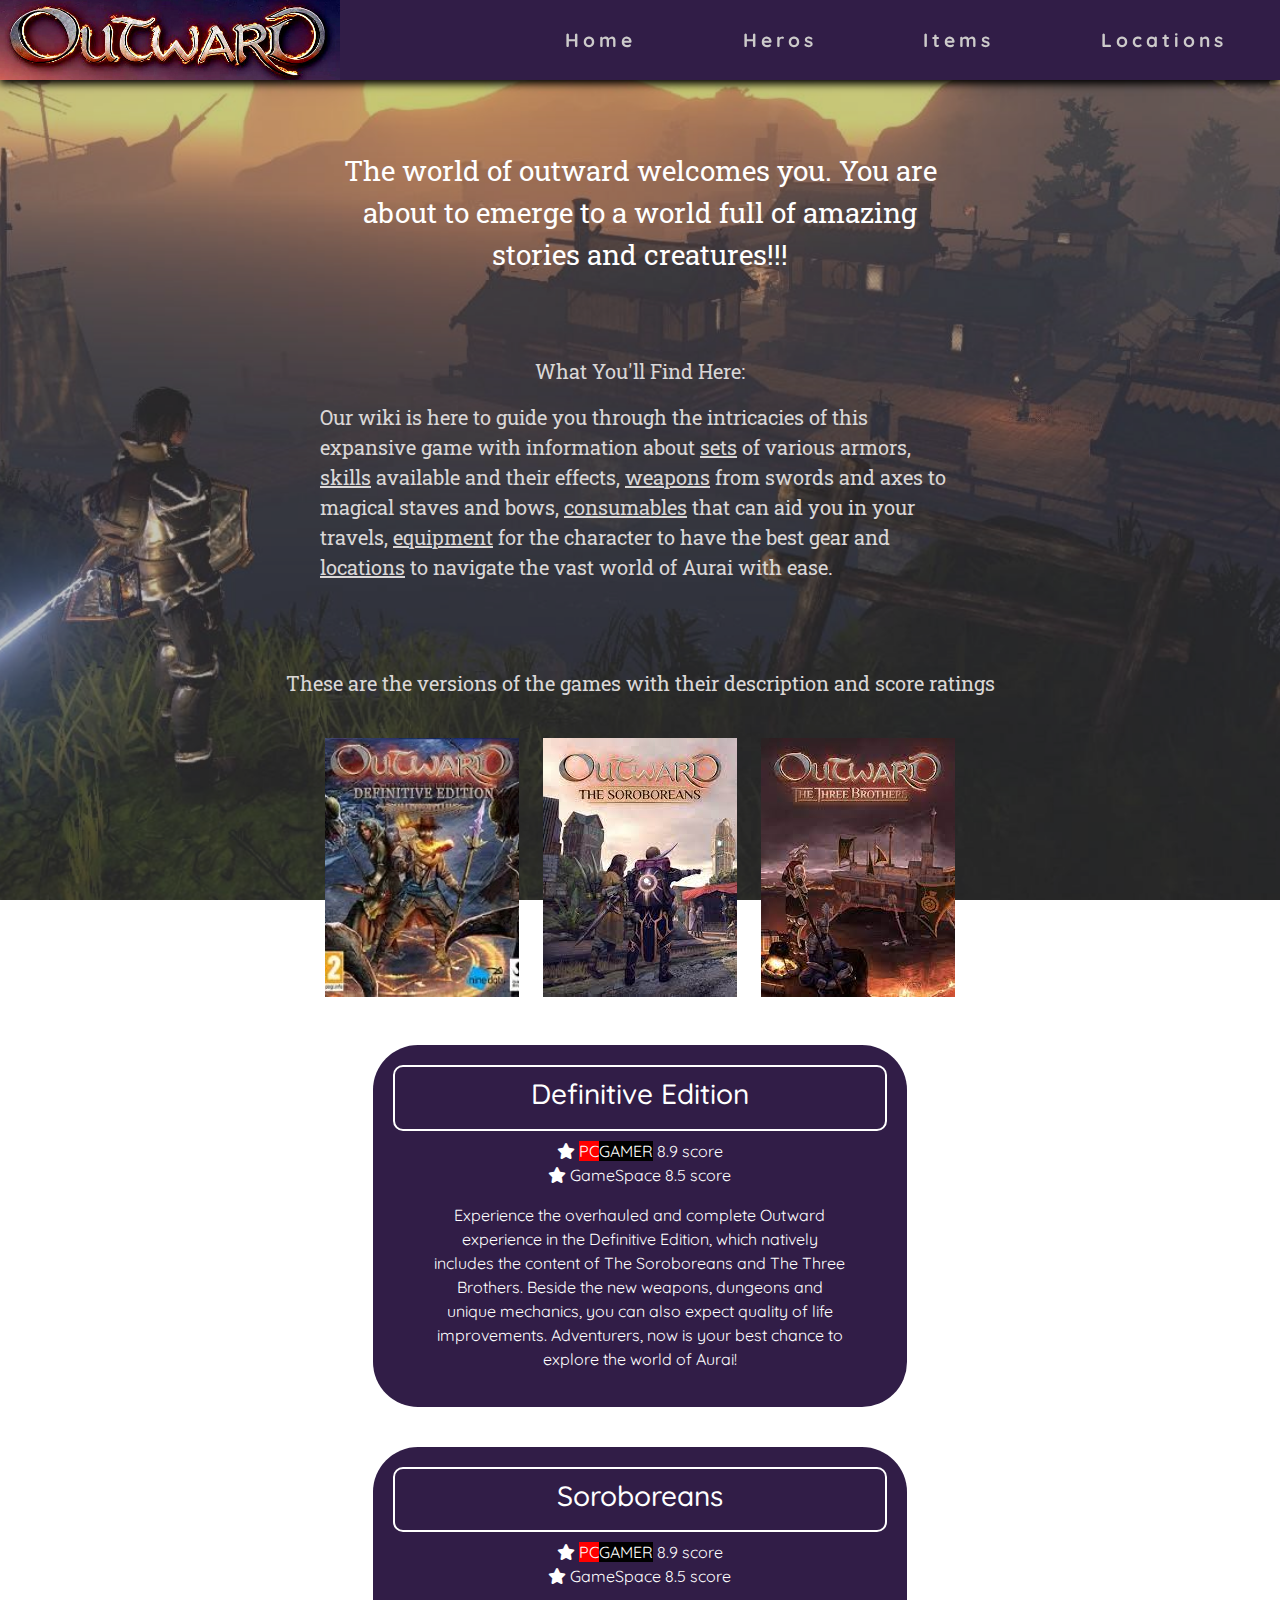
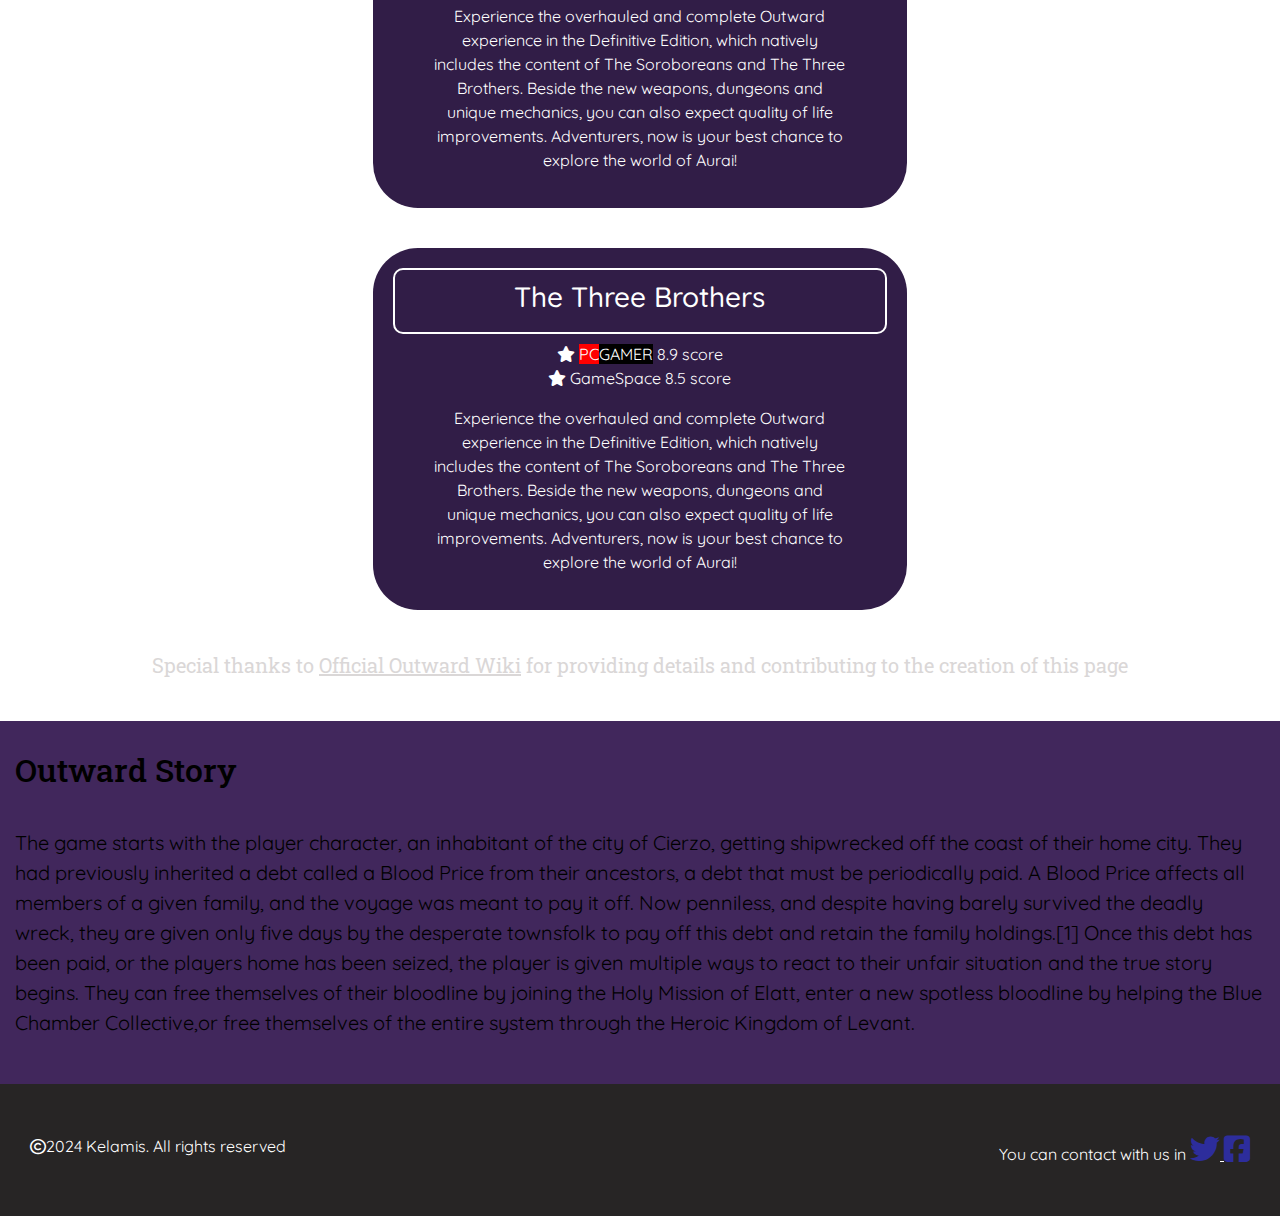
==== index.html @ 57509328 "closure" ====
<!DOCTYPE html>
<html lang="en">
<head>
    <meta charset="UTF-8">
    <meta name="viewport" content="width=device-width, initial-scale=1.0">
    <script src="https://code.jquery.com/jquery-3.7.1.min.js"integrity="sha256-/JqT3SQfawRcv/BIHPThkBvs0OEvtFFmqPF/lYI/Cxo=" crossorigin="anonymous"></script>
    <script src="index.js" defer></script>

    <link rel="stylesheet" href="https://cdn.jsdelivr.net/npm/bootstrap@5.3.3/dist/css/bootstrap.min.css">
    <link rel="stylesheet" href="index.css">
    <link rel="stylesheet" href="./fontawesome/css/all.css">
    <link rel="stylesheet" href="https://cdn.datatables.net/2.0.6/css/dataTables.dataTables.css">

    <script src="https://cdn.datatables.net/2.0.6/js/dataTables.js"></script>

    <title>Outward Wikipedia</title>
</head>
<body>
  <!-- o container της σελίδας μου -->
  <div class="main_container">

      <!-- το menu που εμφανίζεται όταν πατηθεί το πλήκτρο του μενού -->
      <div class="modal fade" id="navModal" tabindex="-1" aria-labelledby="exampleModalLabel" aria-hidden="true">
          <div class="modal-dialog">
            <div class="modal-content">
              <div class="modal-header">
                <img src="./Images/general_Images/Outward dark_Logo.jpg" alt="logo">
                <button type="button" class="btn-close" data-bs-dismiss="modal" aria-label="Close"></button>
              </div>
              <div class="modal-body">
                <div class="modal-menu">
                  <ul>
                      <li><a href="./index.html"><h4>Home</h4></a>
                      </li>
                      <li><a href="#">Heros</a>
                          <ul>
                              <li><a href="./pages/sets/sets.html">Sets</a></li>
                              <li><a href="./pages/skills/skills.html">Skills</a></li>
                          </ul>
                      </li>
                      <li><a href="#">Items</a>
                          <ul>
                              <li><a href="./pages/weapons/weapons.html">Weapons</a></li>
                              <li><a href="./pages/equipment/equipment.html">Equipment</a></li>
                              <li><a href="./pages/consumables/consumables.html">Consumables</a></li>
                          </ul>
                      </li>
                      <li><a href="./pages/locations/locations.html">Locations</a>
                      </li>
                  </ul>
                </div>
              </div>
              <div class="modal-footer">
                <button type="button" class="btn btn-secondary" data-bs-dismiss="modal">Close</button>
              </div>
            </div>
          </div>
        </div>
  
      <!-- ο header της σελίδας -->
      <div class="header w-100 d-flex  top-0 justify-content-between align-items-center">

          <!-- το logo του header -->
          <div class="menu-logo-image">
            <a href="./index.html" >
              <img src="./Images/general_Images/Outward dark_Logo.jpg" alt="Logo" class="logo-image">
            </a>
          </div>
      
          <!-- οι επιλογές του header -->
          <div class="nav-menu d-flex justify-content-around align-items-center letter-space-4px">
            <ul class="d-flex w-100 justify-content-around align-items-center m-0 p-0 letter-space-4px">
                <li><a href="./index.html">Home</a></li>
                <li><a href="#">Heros</a>
                    <ul>
                        <li id="letsSee"><a href="./pages/sets/sets.html" id="sets-choice">Sets</a></li>
                        <li><a href="./pages/skills/skills.html" id="skills-choice">Skills</a></li>
                    </ul>
                </li>
                <li><a href="#">Items</a>
                    <ul>
                        <li><a href="./pages/weapons/weapons.html" id="weapons-choice">Weapons</a></li>
                        <li><a href="./pages/equipment/equipment.html" id="equipment-choice">Equipment</a></li>
                        <li><a href="./pages/consumables/consumables.html" id="consumables-choice">Consumables</a></li>
                    </ul>
                </li>
                <li><a href="./pages/locations/locations.html" id="location-choice">Locations</a>
                </li>
            </ul>
          </div>
      
          <div class="button-small-screen d-lg-none" id="toggle-button">
              <a href="#" data-bs-toggle="modal" data-bs-target="#navModal">
                <i class="menubutton fa-solid fa-bars text-white"></i>
              </a>
          </div>
      </div>
  
      <!-- το main div όπου περιλαμβάνεται όλη η πληροφορία εκτός των header-footer -->
      <div class="main w-100" id="mainId">


        <div class="welcoming-message mx-auto d-flex flex-column col-lg-6 col-sm-11 col-11 justify-content-center align-items-center">

          <div class="main-title text-center font-weight fs-3 roboto-normal">
            <p>The world of outward welcomes you. You are about to emerge
                to a world full of amazing stories and creatures!!!
            </p>
          </div>
      
          <div class="main-subtitle fs-5 roboto-light">
              </p>
              <p class="text-center">What You'll Find Here:</p>
              <p>Our wiki is here to guide you through the intricacies of this expansive game with information
                 about <a href="./pages/sets/sets.html">sets</a> of various armors,
                <a href="./pages/skills/skills.html">skills</a> available and their effects, <a href="./pages/weapons/weapons.html">weapons</a>
                 from swords and axes to magical staves and bows, <a href="./pages/consumables/consumables.html">consumables</a> that can
                aid you in your travels, <a href="./pages/equipment/equipment.html">equipment</a> for the character to have the best gear 
                and <a href="./pages/locations/locations.html">locations</a> to navigate the vast world of Aurai with ease.
              </p>
          </div>
        </div>


          <div class="versions mx-auto col-10">
    
            <p class="text-center roboto-light fs-5">These are the versions of the games with their description and score ratings</p>
    
            <div class="versionOfTheGame d-flex pt-4 pb-5 gap-4 justify-content-center">
    
                <div class="version-DefinitiveEdition">
                <img src="./Images/general_Images/Outward_Definitive.jpeg" alt="DefEdRelease">
                </div>
    
                <div class="version-Soroboreans">
                <img src="./Images/general_Images/Outward_soroboreans.jpg" alt="SoroboreansRelease">
                </div>
    
                <div class="version-TheThreeBrothers">
                <img src="./Images/general_Images/Outward_theThreeBrothers.jpg" alt="ThreeBrothersRelease">
                </div>
            </div>
    
            <div class="information-definitiveEdition flex-column align-items-center mx-auto col-lg-6 col-sm-10">
                <div class="edition-title mb-2">
                <h3>Definitive Edition</h3>
                </div>
                <div class="rating pb-3">
                <div>
                    <i class="fa-solid fa-star"></i>
                    <span class="red-bg">PC</span><span class="black-bg">GAMER</span> 8.9 score
                </div>
                <div>
                    <i class="fa-solid fa-star"></i>
                    GameSpace 8.5 score
                </div>
                </div>
                <div class="col-lg-10 col-sm-12 mx-auto">
                  <p>Experience the overhauled and complete Outward experience in the Definitive Edition, which natively
                    includes the content of The Soroboreans and The Three Brothers. Beside the new weapons, dungeons and
                    unique mechanics, you can also expect quality of life improvements. Adventurers, now is your best chance to explore the world of Aurai!</p>
                
                </div>
            </div>
    
            <div class="information-Soroboreans flex-column align-items-center mx-auto col-lg-6 col-sm-10">
                <div class="edition-title mb-2">
                <h3>Soroboreans</h3>
                </div>
                <div class="rating pb-3">
                <div>
                    <i class="fa-solid fa-star"></i>
                    <span class="red-bg">PC</span><span class="black-bg">GAMER</span> 8.9 score
                </div>
                <div>
                    <i class="fa-solid fa-star"></i>
                    GameSpace 8.5 score
                </div>
                </div>
                <div class="col-lg-10 col-sm-12 mx-auto">
                  <p>Experience the overhauled and complete Outward experience in the Definitive Edition, which natively
                    includes the content of The Soroboreans and The Three Brothers. Beside the new weapons, dungeons and
                    unique mechanics, you can also expect quality of life improvements. Adventurers, now is your best chance to explore the world of Aurai!</p>
                
                </div>
            </div>
    
            <div class="information-TheThreeBrothers flex-column align-items-center mx-auto col-lg-6 col-sm-11">
                <div class="edition-title mb-2">
                  <h3>The Three Brothers</h3>
                </div>
                <div class="rating pb-3">
                <div>
                    <i class="fa-solid fa-star"></i>
                    <span class="red-bg">PC</span><span class="black-bg">GAMER</span> 8.9 score
                </div>
                <div>
                    <i class="fa-solid fa-star"></i>
                    GameSpace 8.5 score
                </div>
                </div>
                <div class="col-lg-10 col-sm-12 mx-auto">
                  <p>Experience the overhauled and complete Outward experience in the Definitive Edition, which natively
                    includes the content of The Soroboreans and The Three Brothers. Beside the new weapons, dungeons and
                    unique mechanics, you can also expect quality of life improvements. Adventurers, now is your best chance to explore the world of Aurai!</p>
                
                </div>
            </div>
          </div>

        <div></div>

        <div class="special-thanks fs-5 roboto-light">
          <p>Special thanks to <a href="https://outward.fandom.com/wiki/Outward_Wiki" target="_blank">Official Outward Wiki</a> for providing details and contributing to the creation of this page</p></div>

        <div class="story" id="story">
          <div class="main-text font-weight fs-3 roboto-normal">
            <h2>Outward Story</h2>
            <div class="main-text-Subtitle fs-5 roboto-light">
                <p>
                    The game starts with the player character, an inhabitant of
                    the city of Cierzo, getting shipwrecked off the coast of their
                    home city. They had previously inherited a debt called a Blood
                    Price from their ancestors, a debt that must be periodically paid.
                    A Blood Price affects all members of a given family, and the
                    voyage was meant to pay it off. Now penniless, and despite
                    having barely survived the deadly wreck, they are given only
                    five days by the desperate townsfolk to pay off this debt
                    and retain the family holdings.[1] Once this debt has been
                    paid, or the players home has been seized, the player is
                    given multiple ways to react to their unfair situation
                    and the true story begins. They can free themselves of
                    their bloodline by joining the Holy Mission of Elatt,
                    enter a new spotless bloodline by helping the Blue Chamber
                    Collective,or free themselves of the entire system 
                    through the Heroic Kingdom of Levant.
                </p>
            </div>
          </div>
        </div>

      </div>

      
  
      <!-- o footer -->
      <div class="social" id="social">
        <div class="copyright">
          <i class="fa-regular fa-copyright"></i></i>2024 Kelamis. All rights reserved
        </div>
        <div class="social-apps">You can contact with us in
          <a href="https://x.com/" target="_blank">
            <i class="fa-brands fa-twitter"></i>
          </a>
          <a href="https://www.facebook.com/" target="_blank">
              <i class="fa-brands fa-square-facebook"></i>
          </a>
        </div>
      </div>
  </div>


  <script src="https://code.jquery.com/jquery-3.7.1.min.js"integrity="sha256-/JqT3SQfawRcv/BIHPThkBvs0OEvtFFmqPF/lYI/Cxo=" crossorigin="anonymous"></script>
  <script src="https://cdn.jsdelivr.net/npm/@popperjs/core@2.11.8/dist/umd/popper.min.js" integrity="sha384-I7E8VVD/ismYTF4hNIPjVp/Zjvgyol6VFvRkX/vR+Vc4jQkC+hVqc2pM8ODewa9r" crossorigin="anonymous"></script>
  <script src="https://cdn.jsdelivr.net/npm/bootstrap@5.3.3/dist/js/bootstrap.min.js" integrity="sha384-0pUGZvbkm6XF6gxjEnlmuGrJXVbNuzT9qBBavbLwCsOGabYfZo0T0to5eqruptLy" crossorigin="anonymous"></script>

</body>
</html>
---- index.css ----
@import url('https://fonts.googleapis.com/css2?family=IBM+Plex+Sans:ital,wght@0,100;0,200;0,300;0,400;0,500;0,600;0,700;1,100;1,200;1,300;1,400;1,500;1,600;1,700&display=swap');
@import url('https://fonts.googleapis.com/css2?family=Roboto+Slab:wght@100..900&display=swap');
@import url('https://fonts.googleapis.com/css2?family=Quicksand:wght@300..700&family=Roboto+Slab:wght@100..900&display=swap');


*
{
    box-sizing: border-box;
    margin: 0;
    padding: 0;
}

.main_container{
    font-family: 'Quicksand', sans-serif;
    /* overflow: hidden; */
    background-image: url(./Images/general_Images/Outward-landscape2.png);
    background-repeat: no-repeat;
    background-position: center;
    background-size: cover;
    background-attachment:fixed;
    margin: 0;
    padding: 0;
    min-height: 100vh;
    display: flex;
    flex-direction: column;
    justify-content: center;
    
}

a{
    color: inherit;
}

a:hover {
    color: rgb(163, 159, 159);
  }

.red-bg{
    background-color: red;
    color: white;
}
.black-bg{
    background-color: black;
    color: white;
}

.roboto-normal{
    font-family: 'Roboto Slab', serif;
}

.roboto-light{
    font-family: 'Roboto Slab', serif;
    color:rgb(218, 215, 215);
}

.hidden{
    display: none;
}

.letter-space-4px{
    letter-spacing: 4px;
}


.header{
    height: 80px;
    z-index:100;
    box-shadow: 0px 4px 8px black;
    background-color: #311d47;
    position: fixed;
}

.header li{
    text-decoration: none;
    list-style-type: none;
}



.menu-logo-image{
    width: 340px;
    cursor: pointer;
}

.logo-image{
    width: 340px;
}


.nav-menu{
    width: 60%;
    height: 80px;
}

.nav-menu > ul > li:hover > ul{
    display: block;
}

.nav-menu > ul > li{
    position: relative;
}

.nav-menu > ul ul
{
    display: none;
    position:absolute;
    margin: 0;
    padding: 0;
    text-align: center;
    border-radius: 5px;
    left: 50%;
    transform: translate(-50%);
    background-color:#311d47;
    box-shadow: 0px 4px 8px black;
}

.nav-menu li li:first-child
{
    padding-top: 20px;
}

.nav-menu li li
{
    padding: 15px;
}

.nav-menu li li:hover
{
    padding: 15px;
    color: rgb(255, 255, 255);
    border-top: 1px solid rgb(138, 136, 136);
    border-bottom: 1px solid rgb(138, 136, 136);
    transition: all 0.3s ease;
}

.nav-menu a{
    font-family: 'Quicksand', sans-serif;
    font-weight: bold;
    font-size: 1.2rem;
    text-decoration: none;
    color: rgb(204, 202, 202);
}

.button-small-screen{
    text-align: right;
    font-size: 30px;
    padding-right: 30px; 
}

.modal-dialog{
    margin: 0;
}

.modal-content{
    background-color: #311d47;
    border-bottom: none;
    border-top: none;
}

.modal-body{
    display: flex;
    flex-direction: column;
    align-items: center;
}

.modal-header,.modal-footer {
    border-bottom: none;
    border-top: none;
}

.modal-header .btn-close{
    font-size: 20px;
}

.modal-header img{
    height: 70%;
    width: 70%;
}

.modal-menu a{
    text-decoration: none;
    color: white;
}

.modal-menu li li a:hover{
    text-decoration:underline;
}

.modal-menu ul, 
.modal-menu ul ul {
    list-style-type: none;
    padding-left: 0;
}

.modal-menu li {
    padding-left: 1rem;
}

.modal-menu li ul {
    padding-left: 0;
}

.main{
    margin-top: 80px;
    color: white;
}

.welcoming-message{
    padding-top: 70px;
    padding-bottom: 70px;
    gap: 3rem;
}

.versionOfTheGame{
    
    flex-wrap: wrap;
    gap: 1.5rem;
}

.version-DefinitiveEdition, .version-Soroboreans, .version-TheThreeBrothers{
    width: 194px;
    height: 259px;
}

.versionOfTheGame img{
    width: 194px;
    height: 259px;
}

.information-definitiveEdition, .information-Soroboreans, .information-TheThreeBrothers{
    background-color: #311d47;
    border-radius: 45px;
    margin-bottom: 40px;
    padding: 20px 20px;
    text-align: center;

}

.edition-title{
    border: 2px solid white;
    padding: 10px 50px;
    border-radius: 10px;
}

.main-text
{
    width: 100%;
    margin: 0 auto;
    padding: 30px 15px;
    background-color: #41275c;
}

.main-text > h2{
    padding-bottom: 30px;
    font-family: 'Roboto Slab', serif;
    color: black;
}

.main-text-Subtitle
{
    color: black;
    font-family: 'Quicksand', sans-serif;
}

.special-thanks{
    text-align: center;
    padding-bottom: 2%;
}

.social
{
    display: flex;
    margin-top: auto;
    bottom: 0;
    padding: 50px 30px;
    background-color: rgb(39, 37, 37);
    justify-content: space-between;
}
.copyright
{
    color: white;
    font-family: 'Quicksand', sans-serif;
}

.social-apps
{
    color: white;
    font-family: 'Quicksand', sans-serif;
    text-align: right;
}
.social-apps i
{
    font-size: 30px;
    color: rgb(45, 45, 156);
}



@media only screen and (max-width: 992px) {
    .nav-menu{
        display: none !important;
    }

    .header{
        height: 61px;
    }

    .menu-logo-image{
        width: 260px;
    }
    
    .logo-image{
        width: 260px;
    }

    .main-title p{
        font-size: 20px;
    }

    .main-subtitle p, .special-thanks p{
        font-size: 16px;
    }

    

    .versions h3{
        font-size: 20px;
    }

    .versions p{
        font-size: 14px !important;
    }
    .story h2 {
        font-size: 25px;
    }
    .story p{
        font-size: 14px;
    }
    .social-apps{
        font-size: 15px;
    }
    .social{
        font-size: 15px;
    }
  }

  @media only screen and (max-width: 768px) {


    
.version-DefinitiveEdition, .version-Soroboreans, .version-TheThreeBrothers{
    transform: scale(0.9);
    gap: 0;
}
  }
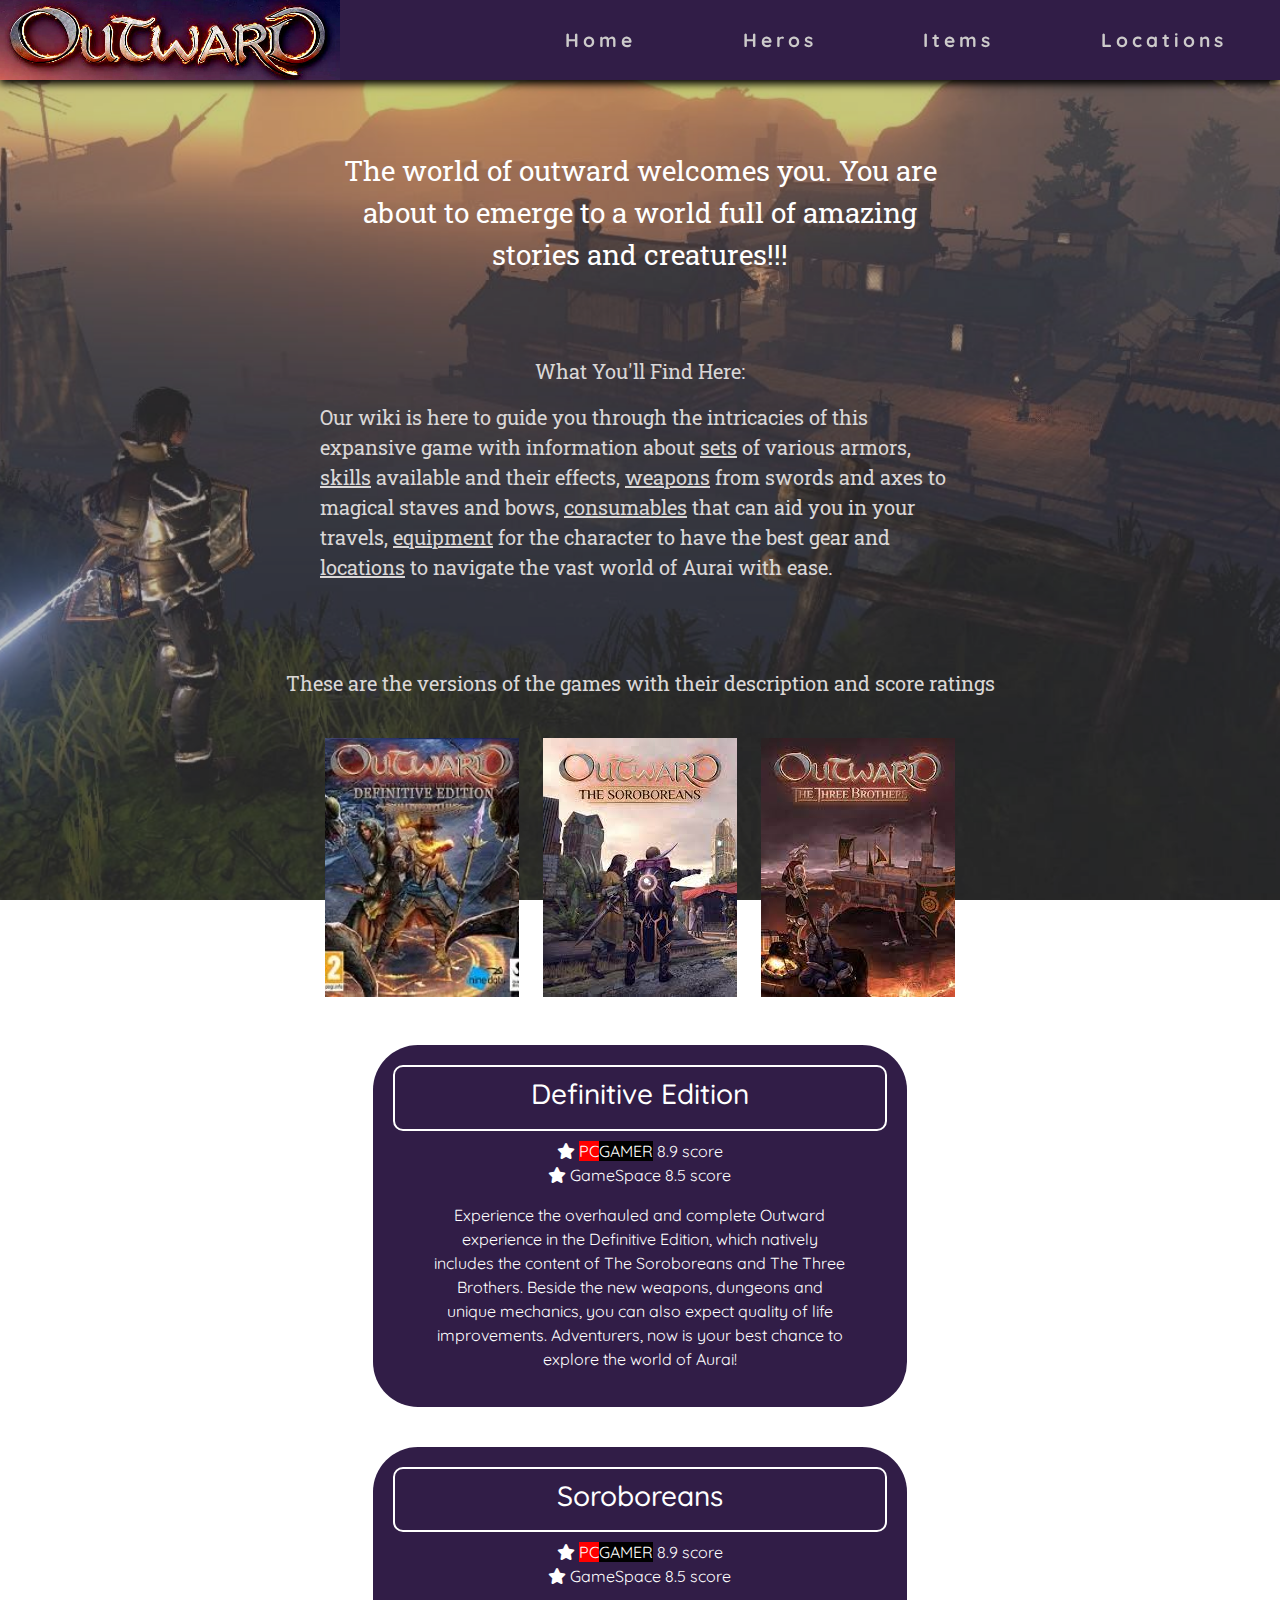
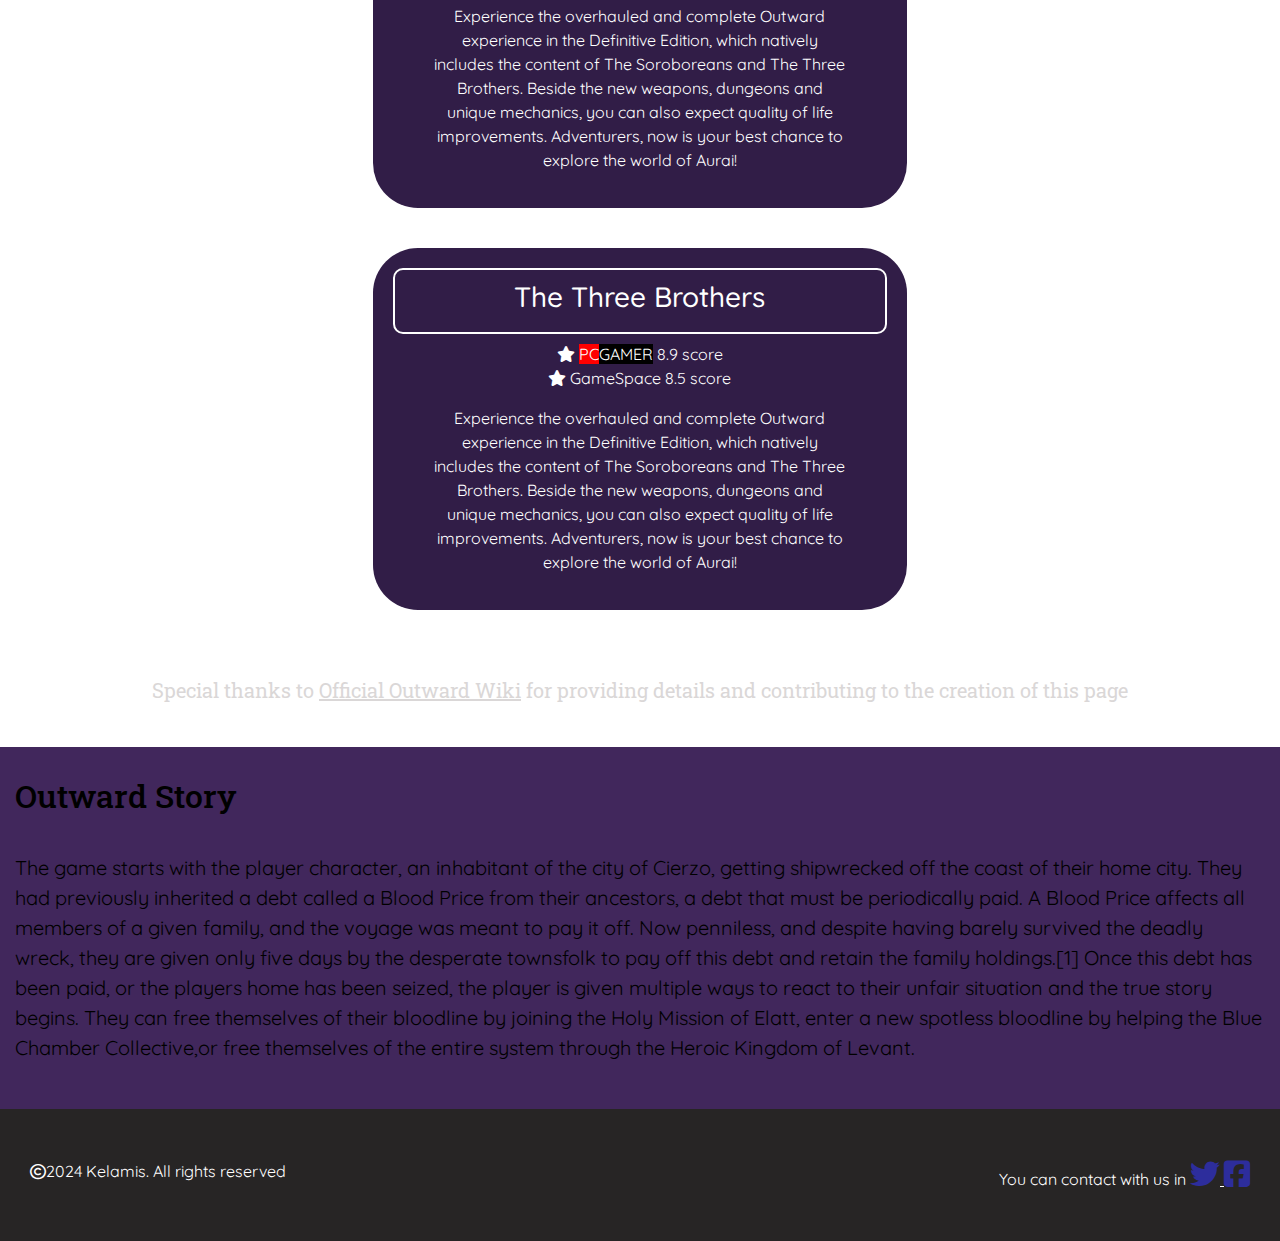
==== commit e91cf4e7: "fixes responsive and location" ====
--- a/index.html
+++ b/index.html
@@ -30,15 +30,15 @@
               <div class="modal-body">
                 <div class="modal-menu">
                   <ul>
-                      <li><a href="./index.html"><h4>Home</h4></a>
-                      </li>
-                      <li><a href="#">Heros</a>
+                      <li><a href="./index.html"><h4></i>Home</h4></a>
+                      </li>
+                      <li><p>Heros</p>
                           <ul>
                               <li><a href="./pages/sets/sets.html">Sets</a></li>
                               <li><a href="./pages/skills/skills.html">Skills</a></li>
                           </ul>
                       </li>
-                      <li><a href="#">Items</a>
+                      <li><p>Items</p>
                           <ul>
                               <li><a href="./pages/weapons/weapons.html">Weapons</a></li>
                               <li><a href="./pages/equipment/equipment.html">Equipment</a></li>
--- a/index.css
+++ b/index.css
@@ -12,7 +12,6 @@
 
 .main_container{
     font-family: 'Quicksand', sans-serif;
-    /* overflow: hidden; */
     background-image: url(./Images/general_Images/Outward-landscape2.png);
     background-repeat: no-repeat;
     background-position: center;
@@ -20,7 +19,7 @@
     background-attachment:fixed;
     margin: 0;
     padding: 0;
-    min-height: 100vh;
+    height: 100%;
     display: flex;
     flex-direction: column;
     justify-content: center;
@@ -60,7 +59,6 @@
 .letter-space-4px{
     letter-spacing: 4px;
 }
-
 
 .header{
     height: 80px;
@@ -75,8 +73,6 @@
     list-style-type: none;
 }
 
-
-
 .menu-logo-image{
     width: 340px;
     cursor: pointer;
@@ -85,7 +81,6 @@
 .logo-image{
     width: 340px;
 }
-
 
 .nav-menu{
     width: 60%;
@@ -126,7 +121,6 @@
 
 .nav-menu li li:hover
 {
-    padding: 15px;
     color: rgb(255, 255, 255);
     border-top: 1px solid rgb(138, 136, 136);
     border-bottom: 1px solid rgb(138, 136, 136);
@@ -177,9 +171,20 @@
     width: 70%;
 }
 
-.modal-menu a{
+.modal-menu{
+    width: 180px;
+}
+
+.modal-menu a, .modal-menu p{
     text-decoration: none;
     color: white;
+    font-size: 19px;
+    margin-bottom: 0;
+}
+
+.modal-menu a:hover{
+    letter-spacing: 1px;
+    transition: letter-spacing 0.3s ease;
 }
 
 .modal-menu li li a:hover{
@@ -190,14 +195,15 @@
 .modal-menu ul ul {
     list-style-type: none;
     padding-left: 0;
+    margin-bottom: 10px;
 }
 
 .modal-menu li {
     padding-left: 1rem;
 }
 
-.modal-menu li ul {
-    padding-left: 0;
+.modal-menu li > a :hover, .modal-menu ul li > a :hover {
+    text-decoration:underline;
 }
 
 .main{
@@ -264,7 +270,7 @@
 
 .special-thanks{
     text-align: center;
-    padding-bottom: 2%;
+    padding: 2%;
 }
 
 .social
@@ -275,6 +281,7 @@
     padding: 50px 30px;
     background-color: rgb(39, 37, 37);
     justify-content: space-between;
+    gap: 5rem;
 }
 .copyright
 {
@@ -344,13 +351,13 @@
     }
   }
 
-  @media only screen and (max-width: 768px) {
-
-
-    
-.version-DefinitiveEdition, .version-Soroboreans, .version-TheThreeBrothers{
-    transform: scale(0.9);
-    gap: 0;
-}
-  }
-
+@media only screen and (max-width: 768px) {
+    
+    .version-DefinitiveEdition, .version-Soroboreans, .version-TheThreeBrothers{
+        transform: scale(0.95);
+        gap: 0;
+    }
+
+
+}
+
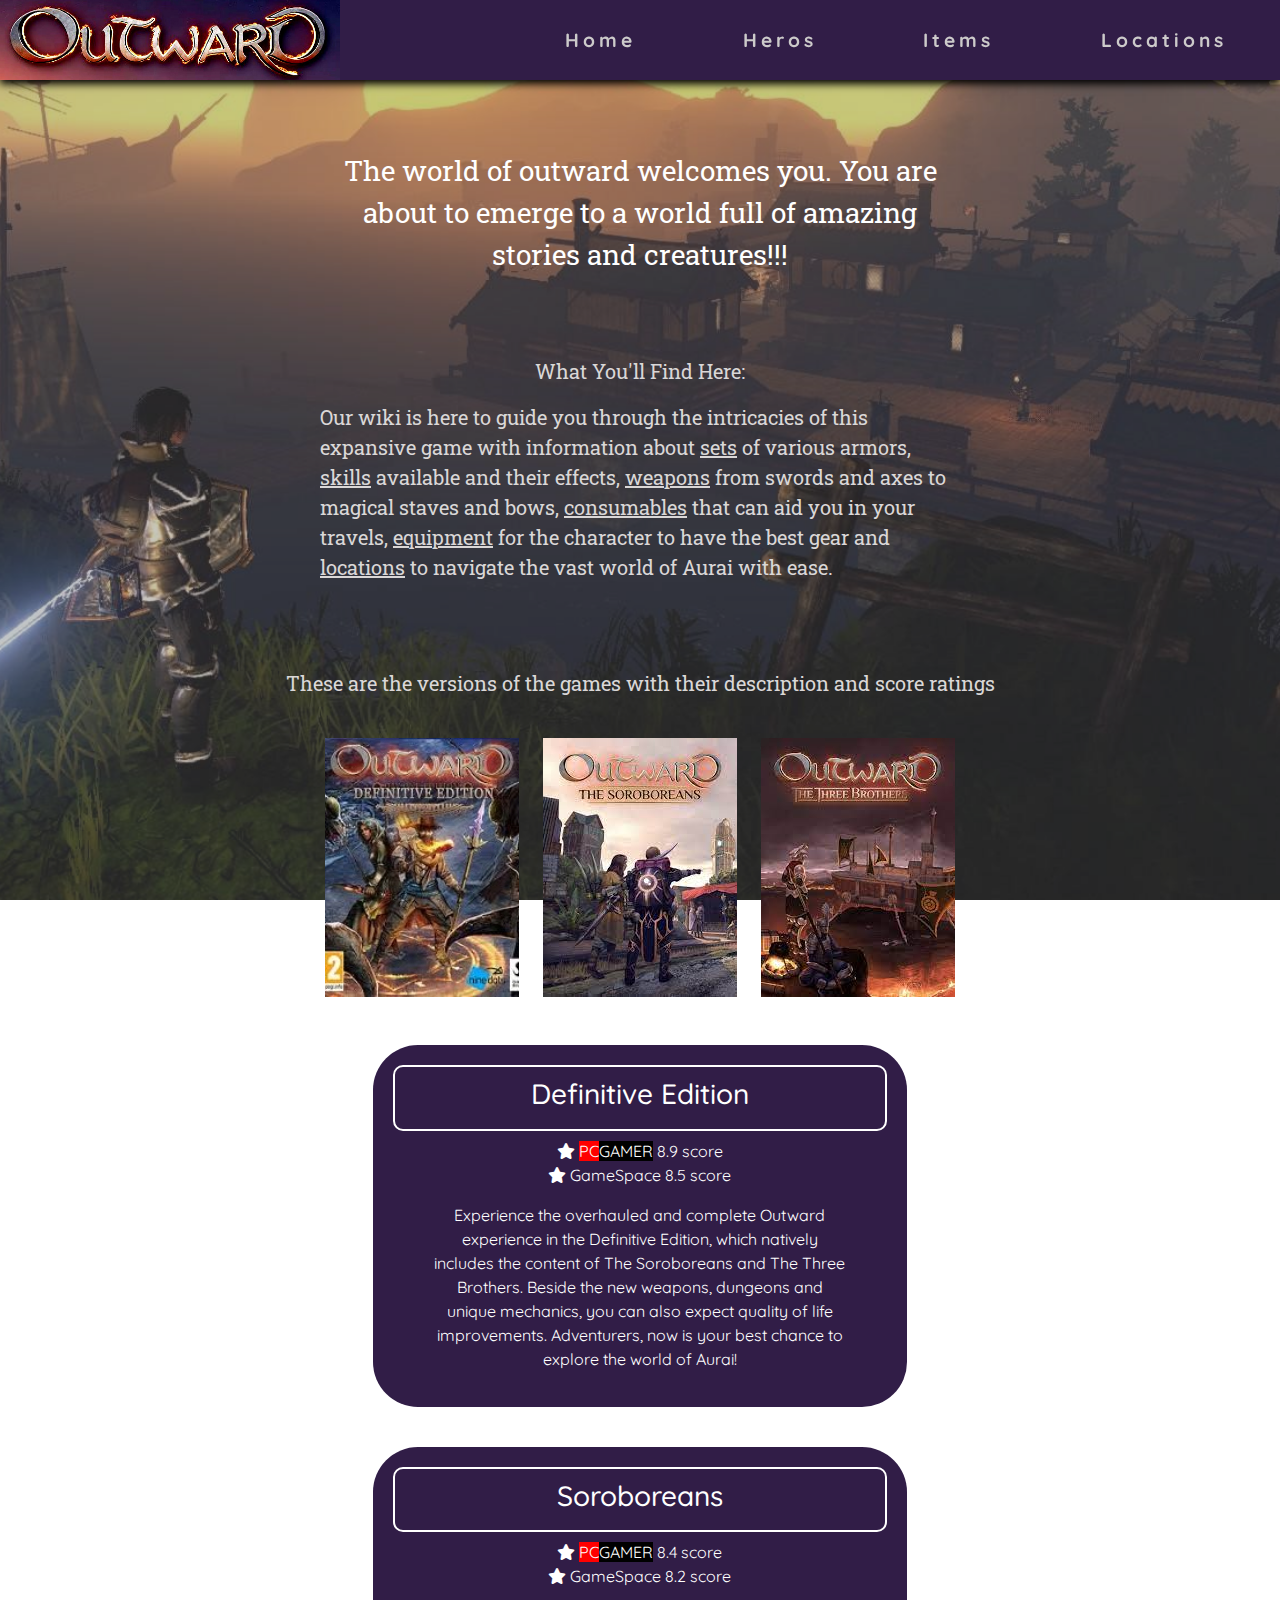
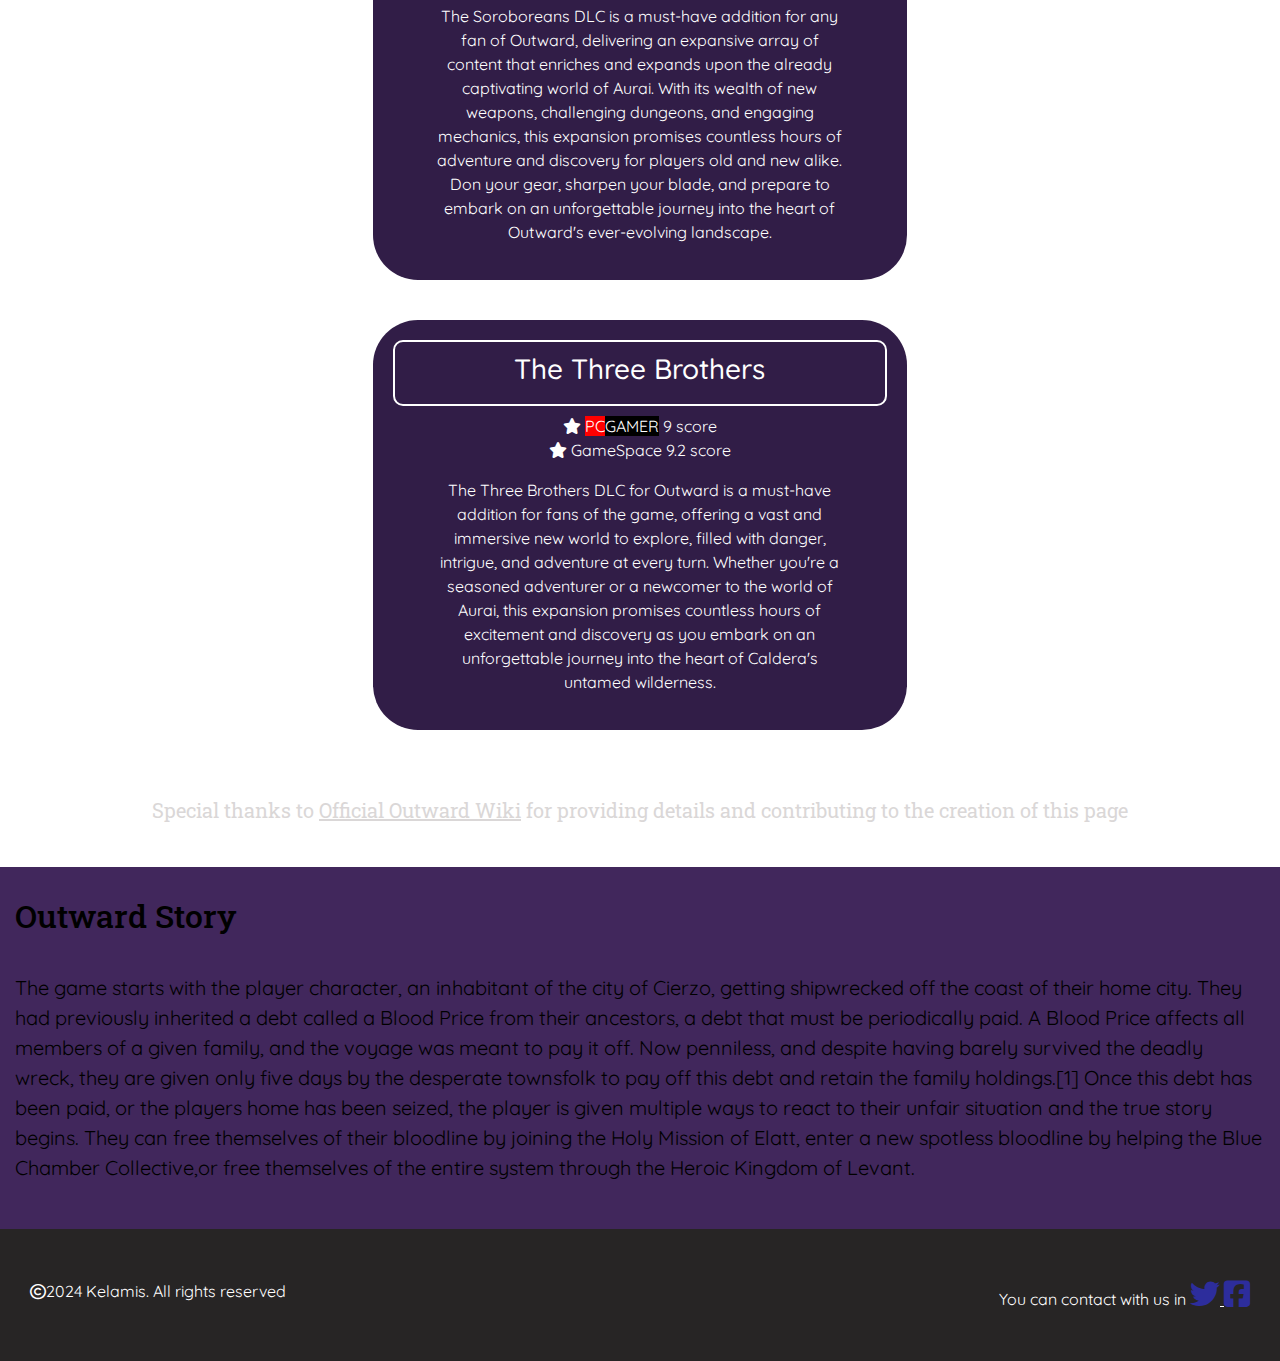
==== commit 12afcc52: "last fixes" ====
--- a/index.html
+++ b/index.html
@@ -99,7 +99,6 @@
       <!-- το main div όπου περιλαμβάνεται όλη η πληροφορία εκτός των header-footer -->
       <div class="main w-100" id="mainId">
 
-
         <div class="welcoming-message mx-auto d-flex flex-column col-lg-6 col-sm-11 col-11 justify-content-center align-items-center">
 
           <div class="main-title text-center font-weight fs-3 roboto-normal">
@@ -121,7 +120,6 @@
           </div>
         </div>
 
-
           <div class="versions mx-auto col-10">
     
             <p class="text-center roboto-light fs-5">These are the versions of the games with their description and score ratings</p>
@@ -170,17 +168,20 @@
                 <div class="rating pb-3">
                 <div>
                     <i class="fa-solid fa-star"></i>
-                    <span class="red-bg">PC</span><span class="black-bg">GAMER</span> 8.9 score
-                </div>
-                <div>
-                    <i class="fa-solid fa-star"></i>
-                    GameSpace 8.5 score
+                    <span class="red-bg">PC</span><span class="black-bg">GAMER</span> 8.4 score
+                </div>
+                <div>
+                    <i class="fa-solid fa-star"></i>
+                    GameSpace 8.2 score
                 </div>
                 </div>
                 <div class="col-lg-10 col-sm-12 mx-auto">
-                  <p>Experience the overhauled and complete Outward experience in the Definitive Edition, which natively
-                    includes the content of The Soroboreans and The Three Brothers. Beside the new weapons, dungeons and
-                    unique mechanics, you can also expect quality of life improvements. Adventurers, now is your best chance to explore the world of Aurai!</p>
+                  <p>The Soroboreans DLC is a must-have addition for any fan of Outward, delivering an expansive array of content that
+                    enriches and expands upon the already captivating world of Aurai. With its wealth of new weapons, challenging dungeons,
+                    and engaging mechanics, this expansion promises countless hours of adventure and discovery for players old and new alike.
+                    Don your gear, sharpen your blade, and prepare to embark on an unforgettable journey into the heart of Outward's
+                    ever-evolving landscape.
+                  </p>
                 
                 </div>
             </div>
@@ -192,17 +193,18 @@
                 <div class="rating pb-3">
                 <div>
                     <i class="fa-solid fa-star"></i>
-                    <span class="red-bg">PC</span><span class="black-bg">GAMER</span> 8.9 score
-                </div>
-                <div>
-                    <i class="fa-solid fa-star"></i>
-                    GameSpace 8.5 score
+                    <span class="red-bg">PC</span><span class="black-bg">GAMER</span> 9 score
+                </div>
+                <div>
+                    <i class="fa-solid fa-star"></i>
+                    GameSpace 9.2 score
                 </div>
                 </div>
                 <div class="col-lg-10 col-sm-12 mx-auto">
-                  <p>Experience the overhauled and complete Outward experience in the Definitive Edition, which natively
-                    includes the content of The Soroboreans and The Three Brothers. Beside the new weapons, dungeons and
-                    unique mechanics, you can also expect quality of life improvements. Adventurers, now is your best chance to explore the world of Aurai!</p>
+                  <p>The Three Brothers DLC for Outward is a must-have addition for fans of the game, offering a vast and immersive new
+                    world to explore, filled with danger, intrigue, and adventure at every turn. Whether you're a seasoned adventurer or
+                    a newcomer to the world of Aurai, this expansion promises countless hours of excitement and discovery as you embark
+                    on an unforgettable journey into the heart of Caldera's untamed wilderness.</p>
                 
                 </div>
             </div>
@@ -240,8 +242,6 @@
         </div>
 
       </div>
-
-      
   
       <!-- o footer -->
       <div class="social" id="social">
--- a/index.css
+++ b/index.css
@@ -17,13 +17,11 @@
     background-position: center;
     background-size: cover;
     background-attachment:fixed;
-    margin: 0;
-    padding: 0;
-    height: 100%;
     display: flex;
     flex-direction: column;
     justify-content: center;
-    
+    min-height: 100vh;
+   
 }
 
 a{
@@ -358,6 +356,12 @@
         gap: 0;
     }
 
-
-}
-
+    .main{
+        margin-top: 30px;
+    }
+
+    .welcoming-message{
+        gap: 1rem;
+    }
+}
+
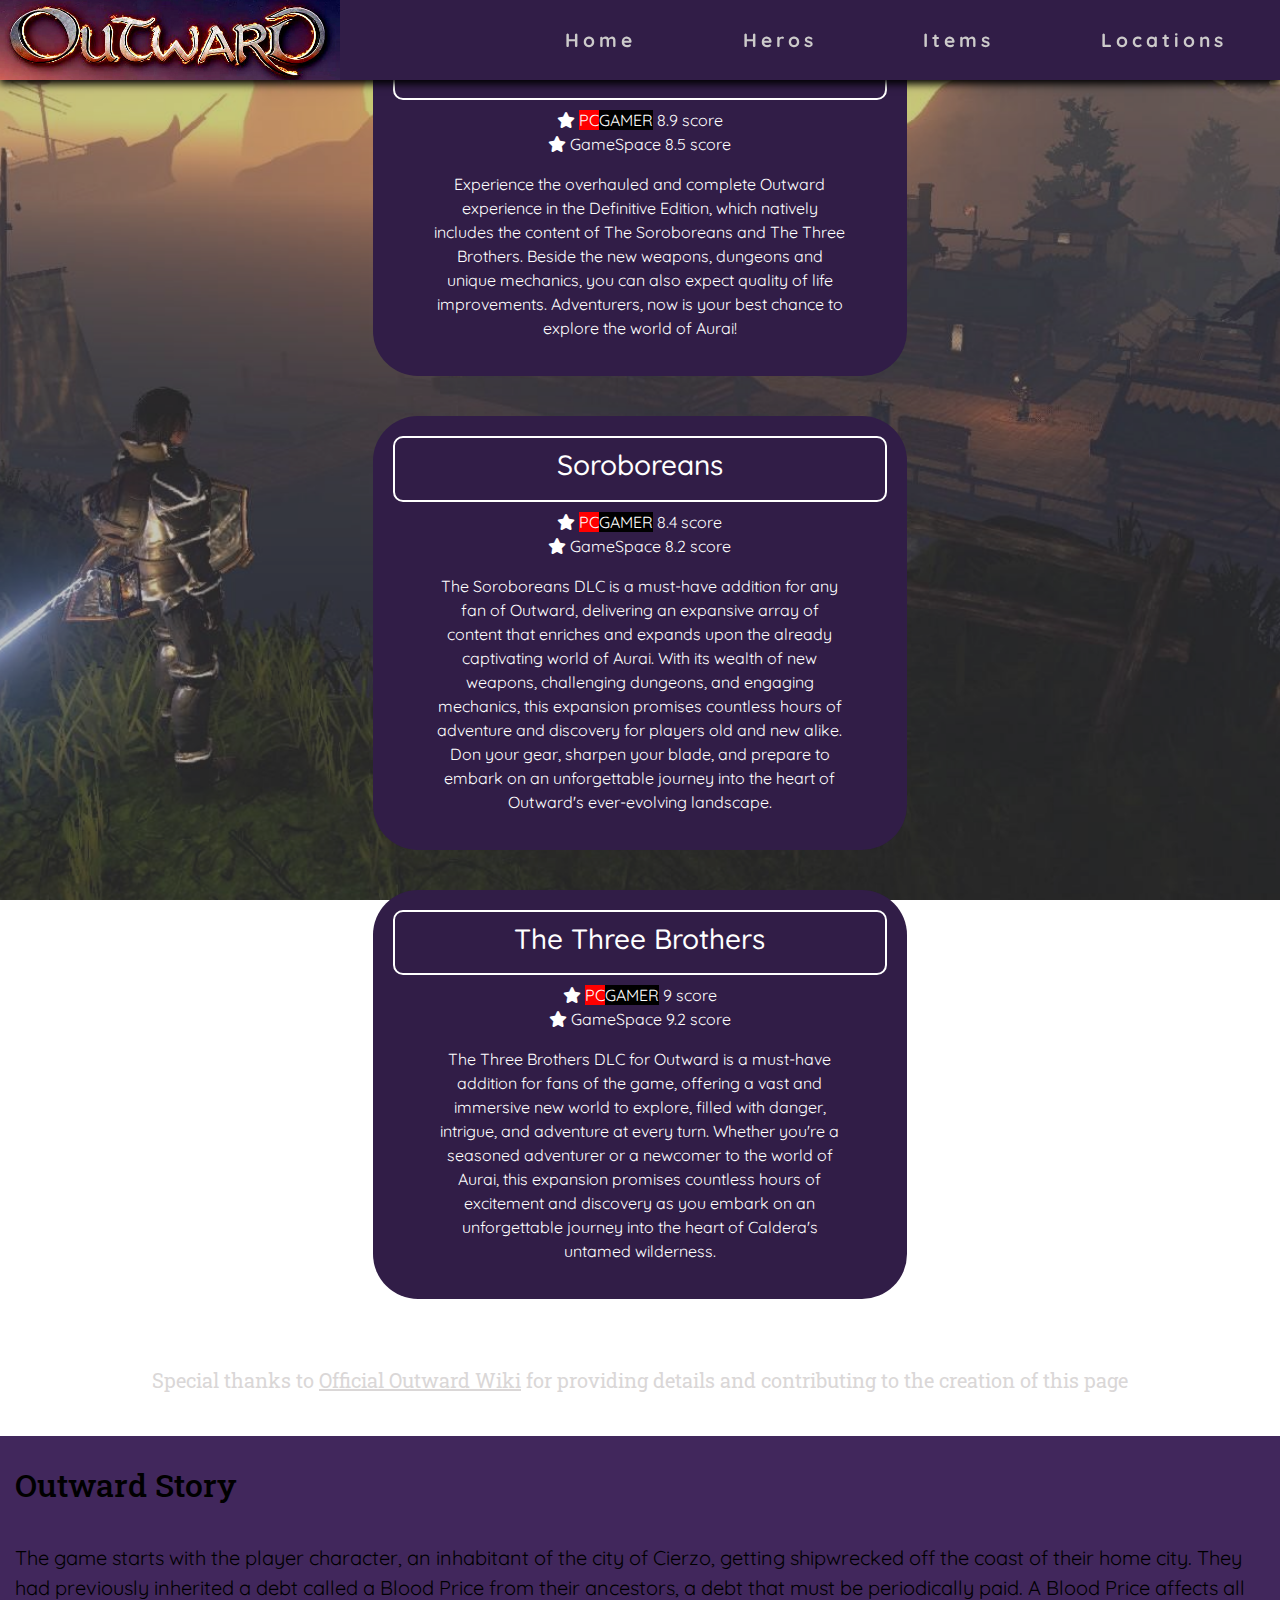
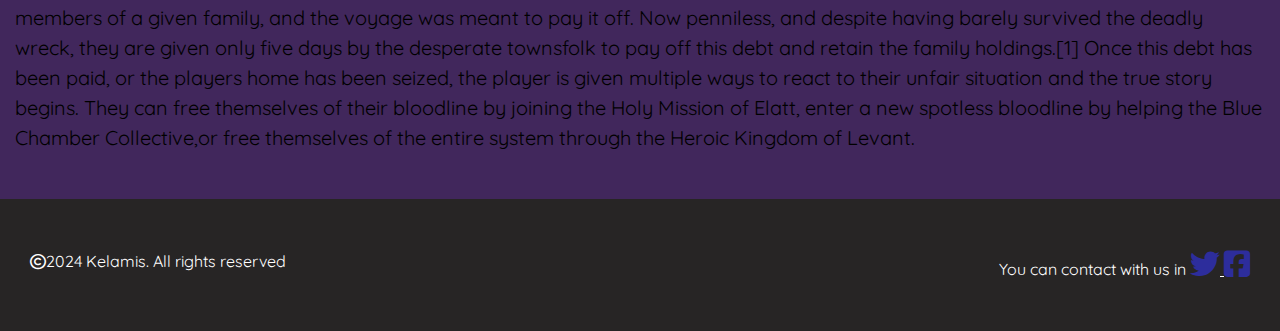
==== commit 2a708fef: "test for position fixed 13" ====
--- a/index.html
+++ b/index.html
@@ -12,6 +12,8 @@
     <link rel="stylesheet" href="https://cdn.datatables.net/2.0.6/css/dataTables.dataTables.css">
 
     <script src="https://cdn.datatables.net/2.0.6/js/dataTables.js"></script>
+
+    
 
     <title>Outward Wikipedia</title>
 </head>
@@ -259,7 +261,18 @@
       </div>
   </div>
 
-
+  <script>
+    function adjustBackgroundHeight() {
+        const mainContainer = document.querySelector('.main_container');
+        mainContainer.style.height = window.innerHeight + 'px';
+    }
+
+    // Adjust the background height when the page loads
+    window.addEventListener('load', adjustBackgroundHeight);
+
+    // Adjust the background height when the viewport size changes
+    window.addEventListener('resize', adjustBackgroundHeight);
+</script>
   <script src="https://code.jquery.com/jquery-3.7.1.min.js"integrity="sha256-/JqT3SQfawRcv/BIHPThkBvs0OEvtFFmqPF/lYI/Cxo=" crossorigin="anonymous"></script>
   <script src="https://cdn.jsdelivr.net/npm/@popperjs/core@2.11.8/dist/umd/popper.min.js" integrity="sha384-I7E8VVD/ismYTF4hNIPjVp/Zjvgyol6VFvRkX/vR+Vc4jQkC+hVqc2pM8ODewa9r" crossorigin="anonymous"></script>
   <script src="https://cdn.jsdelivr.net/npm/bootstrap@5.3.3/dist/js/bootstrap.min.js" integrity="sha384-0pUGZvbkm6XF6gxjEnlmuGrJXVbNuzT9qBBavbLwCsOGabYfZo0T0to5eqruptLy" crossorigin="anonymous"></script>
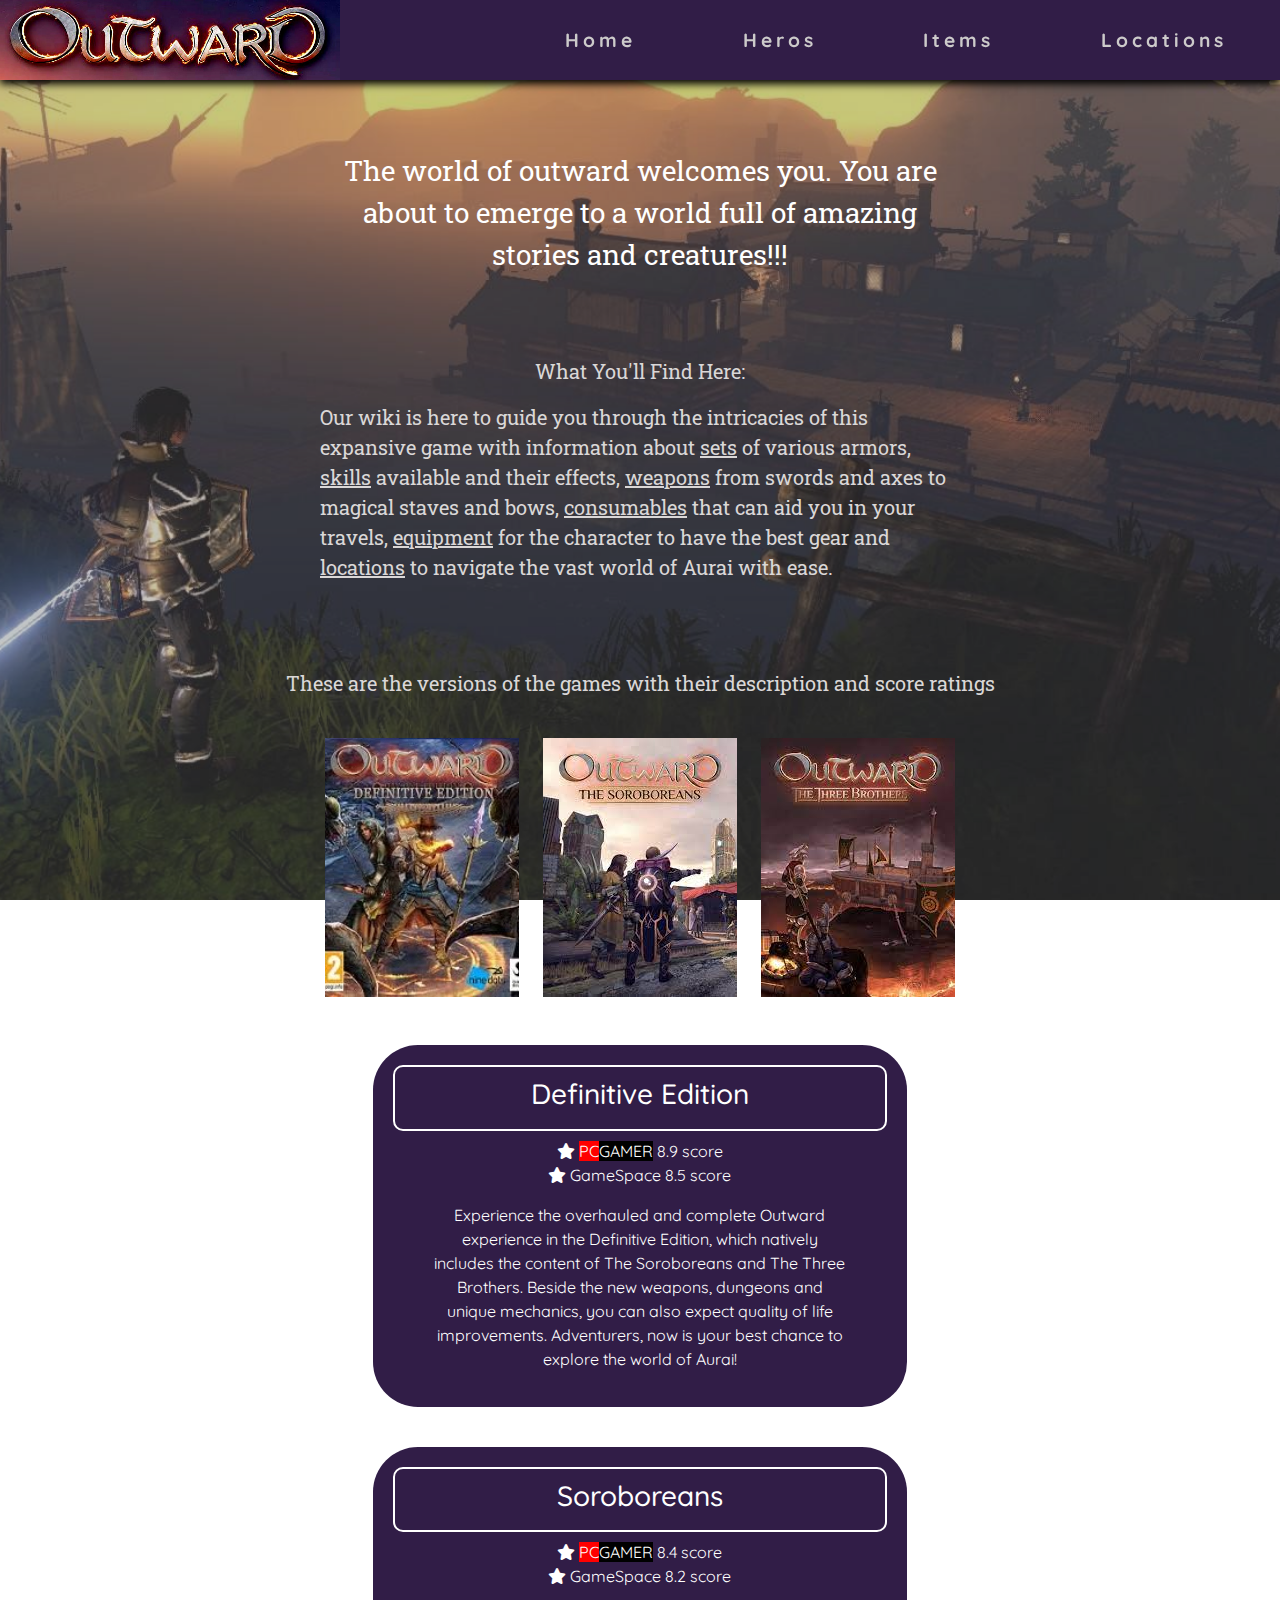
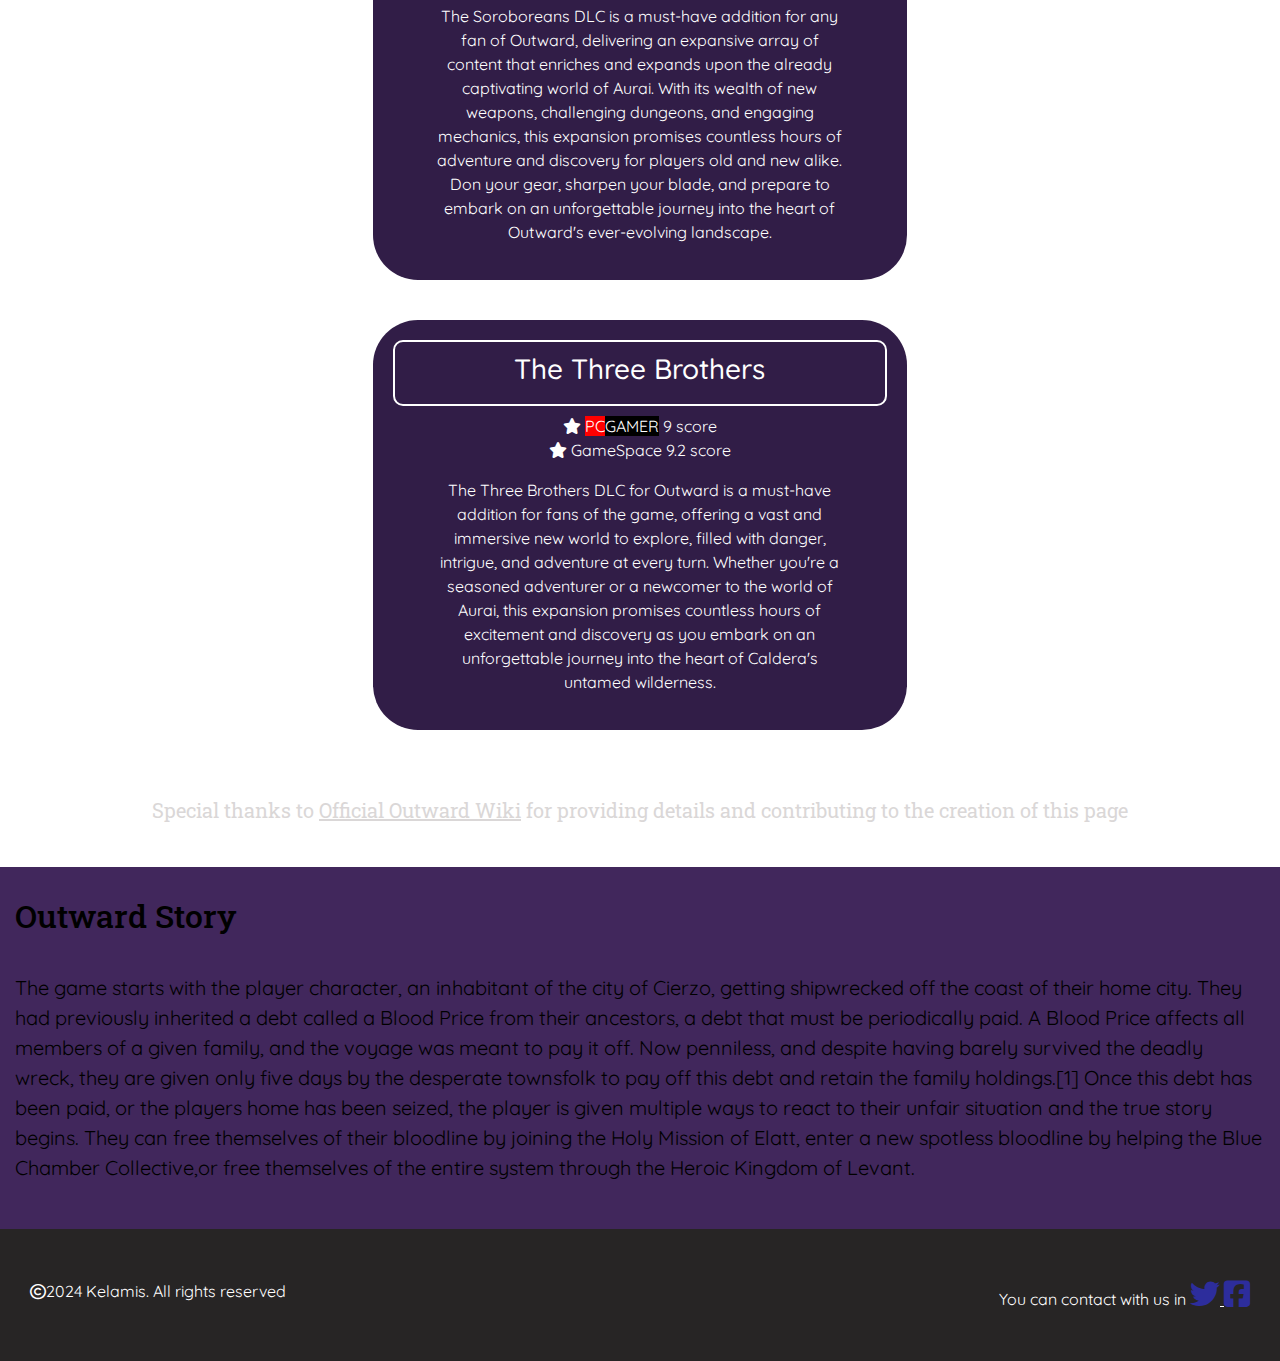
==== commit 5c628c3a: "test for position fixed 14" ====
--- a/index.html
+++ b/index.html
@@ -261,10 +261,15 @@
       </div>
   </div>
 
+  
+  <script src="https://code.jquery.com/jquery-3.7.1.min.js"integrity="sha256-/JqT3SQfawRcv/BIHPThkBvs0OEvtFFmqPF/lYI/Cxo=" crossorigin="anonymous"></script>
+  <script src="https://cdn.jsdelivr.net/npm/@popperjs/core@2.11.8/dist/umd/popper.min.js" integrity="sha384-I7E8VVD/ismYTF4hNIPjVp/Zjvgyol6VFvRkX/vR+Vc4jQkC+hVqc2pM8ODewa9r" crossorigin="anonymous"></script>
+  <script src="https://cdn.jsdelivr.net/npm/bootstrap@5.3.3/dist/js/bootstrap.min.js" integrity="sha384-0pUGZvbkm6XF6gxjEnlmuGrJXVbNuzT9qBBavbLwCsOGabYfZo0T0to5eqruptLy" crossorigin="anonymous"></script>
   <script>
     function adjustBackgroundHeight() {
         const mainContainer = document.querySelector('.main_container');
-        mainContainer.style.height = window.innerHeight + 'px';
+        const viewportHeight = window.innerHeight;
+        mainContainer.style.minHeight = viewportHeight + 'px';
     }
 
     // Adjust the background height when the page loads
@@ -273,9 +278,5 @@
     // Adjust the background height when the viewport size changes
     window.addEventListener('resize', adjustBackgroundHeight);
 </script>
-  <script src="https://code.jquery.com/jquery-3.7.1.min.js"integrity="sha256-/JqT3SQfawRcv/BIHPThkBvs0OEvtFFmqPF/lYI/Cxo=" crossorigin="anonymous"></script>
-  <script src="https://cdn.jsdelivr.net/npm/@popperjs/core@2.11.8/dist/umd/popper.min.js" integrity="sha384-I7E8VVD/ismYTF4hNIPjVp/Zjvgyol6VFvRkX/vR+Vc4jQkC+hVqc2pM8ODewa9r" crossorigin="anonymous"></script>
-  <script src="https://cdn.jsdelivr.net/npm/bootstrap@5.3.3/dist/js/bootstrap.min.js" integrity="sha384-0pUGZvbkm6XF6gxjEnlmuGrJXVbNuzT9qBBavbLwCsOGabYfZo0T0to5eqruptLy" crossorigin="anonymous"></script>
-
 </body>
 </html>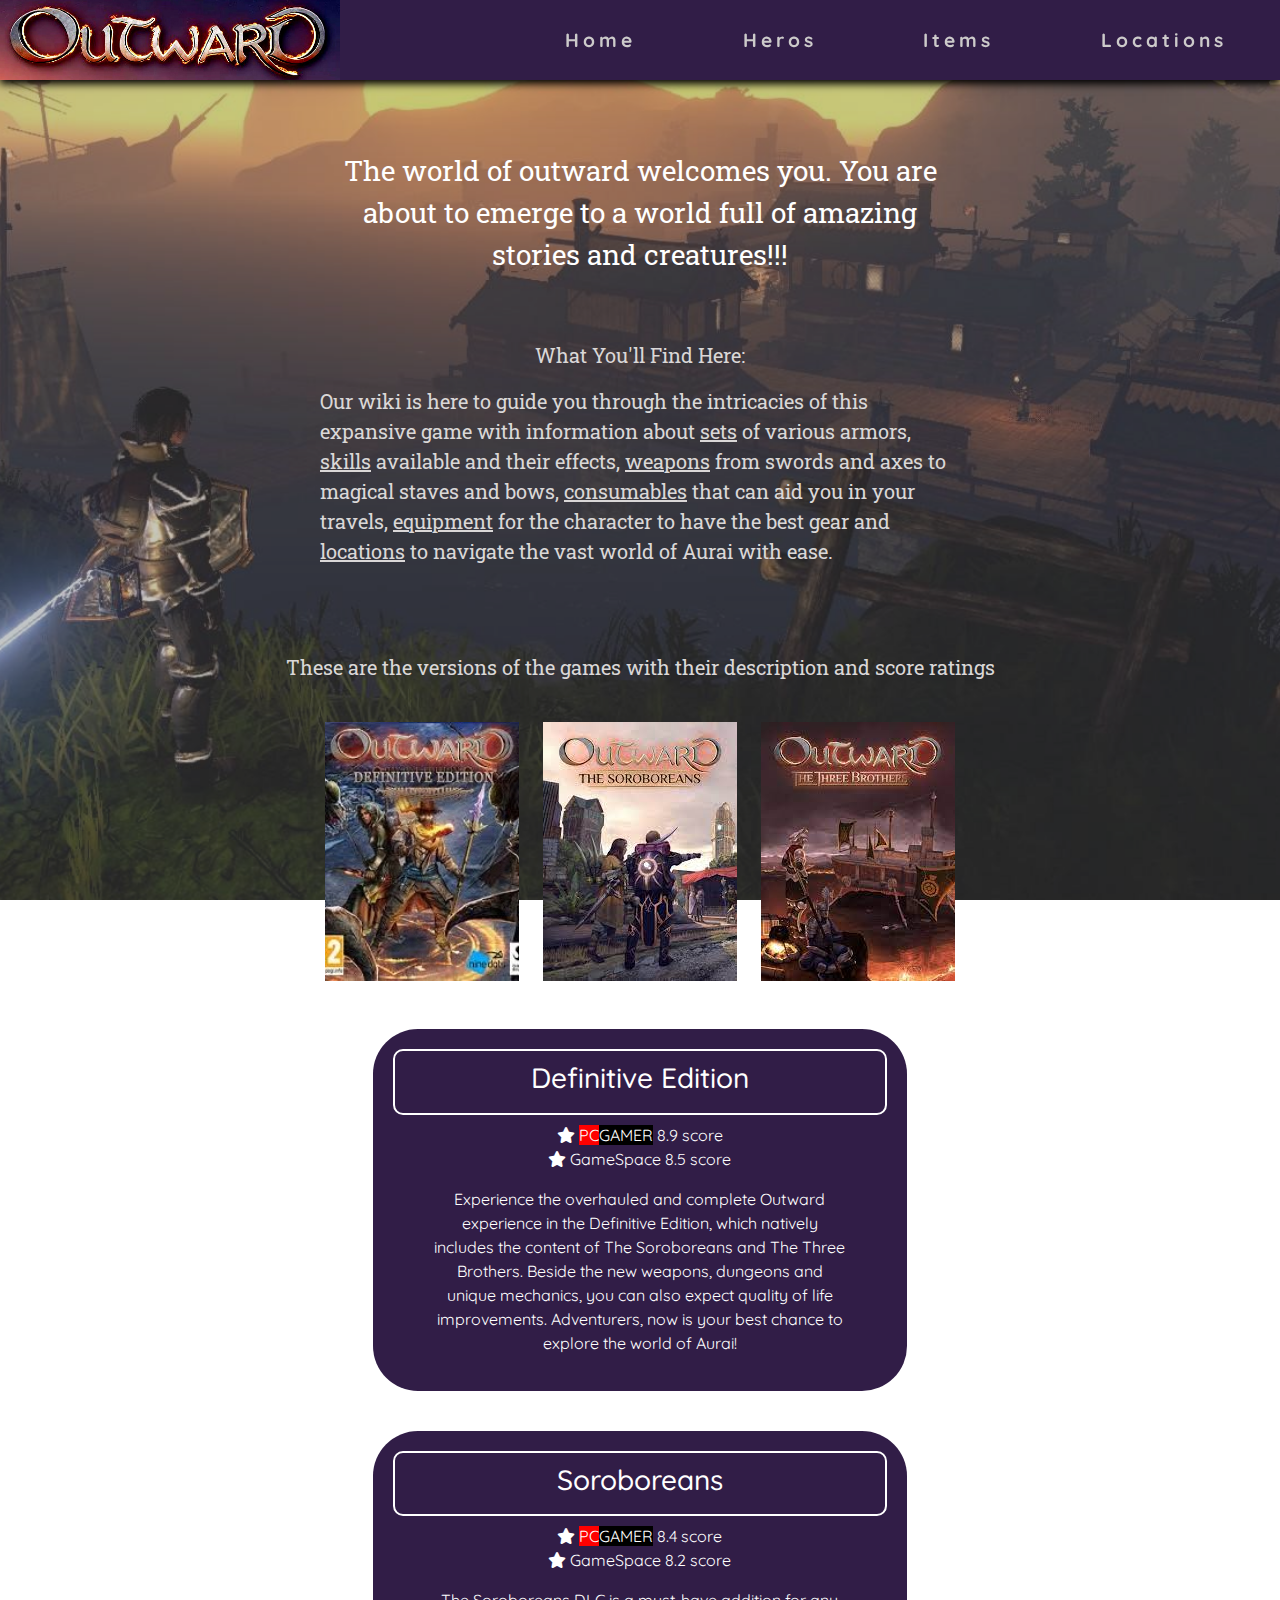
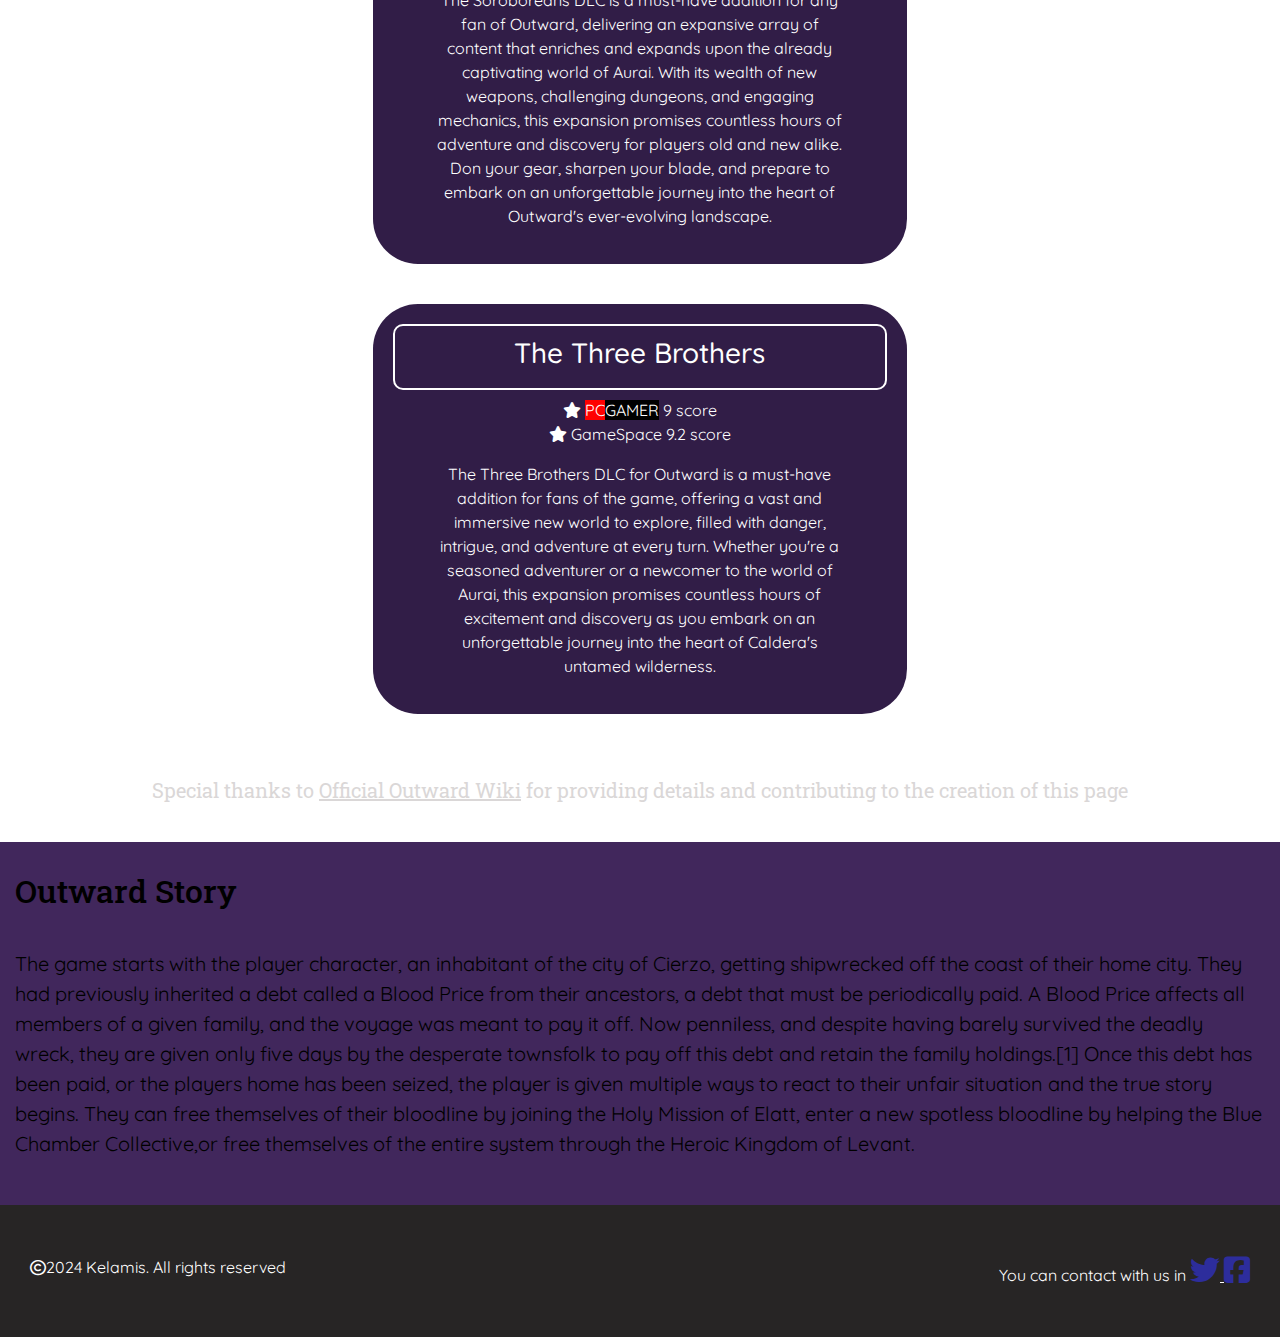
==== commit aac5590b: "final" ====
--- a/index.html
+++ b/index.html
@@ -5,278 +5,252 @@
     <meta name="viewport" content="width=device-width, initial-scale=1.0">
     <script src="https://code.jquery.com/jquery-3.7.1.min.js"integrity="sha256-/JqT3SQfawRcv/BIHPThkBvs0OEvtFFmqPF/lYI/Cxo=" crossorigin="anonymous"></script>
     <script src="index.js" defer></script>
-
     <link rel="stylesheet" href="https://cdn.jsdelivr.net/npm/bootstrap@5.3.3/dist/css/bootstrap.min.css">
     <link rel="stylesheet" href="index.css">
     <link rel="stylesheet" href="./fontawesome/css/all.css">
     <link rel="stylesheet" href="https://cdn.datatables.net/2.0.6/css/dataTables.dataTables.css">
-
     <script src="https://cdn.datatables.net/2.0.6/js/dataTables.js"></script>
-
-    
 
     <title>Outward Wikipedia</title>
 </head>
 <body>
-  <!-- o container της σελίδας μου -->
+  <!-- the container of the whole page -->
   <div class="main_container">
 
-      <!-- το menu που εμφανίζεται όταν πατηθεί το πλήκτρο του μενού -->
-      <div class="modal fade" id="navModal" tabindex="-1" aria-labelledby="exampleModalLabel" aria-hidden="true">
-          <div class="modal-dialog">
-            <div class="modal-content">
-              <div class="modal-header">
-                <img src="./Images/general_Images/Outward dark_Logo.jpg" alt="logo">
-                <button type="button" class="btn-close" data-bs-dismiss="modal" aria-label="Close"></button>
-              </div>
-              <div class="modal-body">
-                <div class="modal-menu">
+    <!-- the menu appearing on click of the hamburger icon. It is a bootstrap component -->
+    <div class="modal fade" id="navModal" tabindex="-1" aria-labelledby="exampleModalLabel" aria-hidden="true">
+      <div class="modal-dialog">
+        <div class="modal-content">
+          <div class="modal-header">
+            <img src="./Images/general_Images/Outward dark_Logo.jpg" alt="logo">
+            <button type="button" class="btn-close" data-bs-dismiss="modal" aria-label="Close"></button>
+          </div>
+          <div class="modal-body">
+            <div class="modal-menu">
+              <ul>
+                <li><a href="./index.html"><h4></i>Home</h4></a>
+                </li>
+                <li><p>Heros</p>
                   <ul>
-                      <li><a href="./index.html"><h4></i>Home</h4></a>
-                      </li>
-                      <li><p>Heros</p>
-                          <ul>
-                              <li><a href="./pages/sets/sets.html">Sets</a></li>
-                              <li><a href="./pages/skills/skills.html">Skills</a></li>
-                          </ul>
-                      </li>
-                      <li><p>Items</p>
-                          <ul>
-                              <li><a href="./pages/weapons/weapons.html">Weapons</a></li>
-                              <li><a href="./pages/equipment/equipment.html">Equipment</a></li>
-                              <li><a href="./pages/consumables/consumables.html">Consumables</a></li>
-                          </ul>
-                      </li>
-                      <li><a href="./pages/locations/locations.html">Locations</a>
-                      </li>
+                  <li><a href="./pages/sets/sets.html">Sets</a></li>
+                  <li><a href="./pages/skills/skills.html">Skills</a></li>
                   </ul>
-                </div>
-              </div>
-              <div class="modal-footer">
-                <button type="button" class="btn btn-secondary" data-bs-dismiss="modal">Close</button>
-              </div>
+                </li>
+                <li><p>Items</p>
+                  <ul>
+                    <li><a href="./pages/weapons/weapons.html">Weapons</a></li>
+                    <li><a href="./pages/equipment/equipment.html">Equipment</a></li>
+                    <li><a href="./pages/consumables/consumables.html">Consumables</a></li>
+                  </ul>
+                </li>
+                <li><a href="./pages/locations/locations.html">Locations</a>
+                </li>
+              </ul>
             </div>
           </div>
-        </div>
-  
-      <!-- ο header της σελίδας -->
-      <div class="header w-100 d-flex  top-0 justify-content-between align-items-center">
-
-          <!-- το logo του header -->
-          <div class="menu-logo-image">
-            <a href="./index.html" >
-              <img src="./Images/general_Images/Outward dark_Logo.jpg" alt="Logo" class="logo-image">
-            </a>
-          </div>
-      
-          <!-- οι επιλογές του header -->
-          <div class="nav-menu d-flex justify-content-around align-items-center letter-space-4px">
-            <ul class="d-flex w-100 justify-content-around align-items-center m-0 p-0 letter-space-4px">
-                <li><a href="./index.html">Home</a></li>
-                <li><a href="#">Heros</a>
-                    <ul>
-                        <li id="letsSee"><a href="./pages/sets/sets.html" id="sets-choice">Sets</a></li>
-                        <li><a href="./pages/skills/skills.html" id="skills-choice">Skills</a></li>
-                    </ul>
-                </li>
-                <li><a href="#">Items</a>
-                    <ul>
-                        <li><a href="./pages/weapons/weapons.html" id="weapons-choice">Weapons</a></li>
-                        <li><a href="./pages/equipment/equipment.html" id="equipment-choice">Equipment</a></li>
-                        <li><a href="./pages/consumables/consumables.html" id="consumables-choice">Consumables</a></li>
-                    </ul>
-                </li>
-                <li><a href="./pages/locations/locations.html" id="location-choice">Locations</a>
-                </li>
+          <div class="modal-footer">
+            <button type="button" class="btn btn-secondary" data-bs-dismiss="modal">Close</button>
+          </div>
+        </div>
+      </div>
+    </div>
+  
+      <!-- the header containing the image and the options to navigate -->
+    <div class="header w-100 d-flex  top-0 justify-content-between align-items-center">
+
+      <div class="menu-logo-image">
+        <a href="./index.html" >
+          <img src="./Images/general_Images/Outward dark_Logo.jpg" alt="Logo" class="logo-image">
+        </a>
+      </div>
+    
+      <div class="nav-menu d-flex justify-content-around align-items-center letter-space-4px">
+        <ul class="d-flex w-100 justify-content-around align-items-center m-0 p-0 letter-space-4px">
+          <li><a href="./index.html">Home</a></li>
+          <li><a href="#">Heros</a>
+            <ul>
+              <li id="letsSee"><a href="./pages/sets/sets.html" id="sets-choice">Sets</a></li>
+              <li><a href="./pages/skills/skills.html" id="skills-choice">Skills</a></li>
             </ul>
-          </div>
-      
-          <div class="button-small-screen d-lg-none" id="toggle-button">
-              <a href="#" data-bs-toggle="modal" data-bs-target="#navModal">
-                <i class="menubutton fa-solid fa-bars text-white"></i>
-              </a>
-          </div>
-      </div>
-  
-      <!-- το main div όπου περιλαμβάνεται όλη η πληροφορία εκτός των header-footer -->
-      <div class="main w-100" id="mainId">
-
-        <div class="welcoming-message mx-auto d-flex flex-column col-lg-6 col-sm-11 col-11 justify-content-center align-items-center">
-
-          <div class="main-title text-center font-weight fs-3 roboto-normal">
-            <p>The world of outward welcomes you. You are about to emerge
-                to a world full of amazing stories and creatures!!!
+          </li>
+          <li><a href="#">Items</a>
+            <ul>
+              <li><a href="./pages/weapons/weapons.html" id="weapons-choice">Weapons</a></li>
+              <li><a href="./pages/equipment/equipment.html" id="equipment-choice">Equipment</a></li>
+              <li><a href="./pages/consumables/consumables.html" id="consumables-choice">Consumables</a></li>
+            </ul>
+          </li>
+          <li><a href="./pages/locations/locations.html" id="location-choice">Locations</a>
+          </li>
+        </ul>
+      </div>
+        
+        <!-- the hamburger button -->
+      <div class="button-small-screen d-lg-none" id="toggle-button">
+        <a href="#" data-bs-toggle="modal" data-bs-target="#navModal">
+          <i class="menubutton fa-solid fa-bars text-white"></i>
+        </a>
+      </div>
+    </div>
+  
+      <!-- the main div containing everything except the story header and footer -->
+    <div class="main w-100" id="mainId">
+
+      <div class="welcoming-message mx-auto d-flex flex-column col-lg-6 col-sm-11 col-11 justify-content-center align-items-center">
+        <div class="main-title text-center font-weight fs-3 roboto-normal">
+          <p>The world of outward welcomes you. You are about to emerge
+            to a world full of amazing stories and creatures!!!
+          </p>
+        </div>
+        <div class="main-subtitle fs-5 roboto-light">
+          <p class="text-center">What You'll Find Here:</p>
+          <p>Our wiki is here to guide you through the intricacies of this expansive game with information
+            about <a href="./pages/sets/sets.html">sets</a> of various armors,
+            <a href="./pages/skills/skills.html">skills</a> available and their effects, <a href="./pages/weapons/weapons.html">weapons</a>
+            from swords and axes to magical staves and bows, <a href="./pages/consumables/consumables.html">consumables</a> that can
+            aid you in your travels, <a href="./pages/equipment/equipment.html">equipment</a> for the character to have the best gear 
+            and <a href="./pages/locations/locations.html">locations</a> to navigate the vast world of Aurai with ease.
+          </p>
+        </div>
+      </div>
+
+      <div class="versions mx-auto col-10">
+        <p class="text-center roboto-light fs-5">These are the versions of the games with their description and score ratings</p>
+        <div class="versionOfTheGame d-flex pt-4 pb-5 gap-4 justify-content-center">
+          <div class="version-DefinitiveEdition">
+            <img src="./Images/general_Images/Outward_Definitive.jpeg" alt="DefEdRelease">
+          </div>
+          <div class="version-Soroboreans">
+            <img src="./Images/general_Images/Outward_soroboreans.jpg" alt="SoroboreansRelease">
+          </div>
+          <div class="version-TheThreeBrothers">
+            <img src="./Images/general_Images/Outward_theThreeBrothers.jpg" alt="ThreeBrothersRelease">
+          </div>
+      </div>
+
+      <div class="information-definitiveEdition flex-column align-items-center mx-auto col-lg-6 col-sm-10">
+          <div class="edition-title mb-2">
+          <h3>Definitive Edition</h3>
+          </div>
+          <div class="rating pb-3">
+          <div>
+            <i class="fa-solid fa-star"></i>
+            <span class="red-bg">PC</span><span class="black-bg">GAMER</span> 8.9 score
+          </div>
+          <div>
+            <i class="fa-solid fa-star"></i>
+            GameSpace 8.5 score
+          </div>
+          </div>
+          <div class="col-lg-10 col-sm-12 mx-auto">
+            <p>Experience the overhauled and complete Outward experience in the Definitive Edition, which natively
+              includes the content of The Soroboreans and The Three Brothers. Beside the new weapons, dungeons and
+              unique mechanics, you can also expect quality of life improvements. Adventurers, now is your best chance to explore the world of Aurai!
             </p>
           </div>
-      
-          <div class="main-subtitle fs-5 roboto-light">
-              </p>
-              <p class="text-center">What You'll Find Here:</p>
-              <p>Our wiki is here to guide you through the intricacies of this expansive game with information
-                 about <a href="./pages/sets/sets.html">sets</a> of various armors,
-                <a href="./pages/skills/skills.html">skills</a> available and their effects, <a href="./pages/weapons/weapons.html">weapons</a>
-                 from swords and axes to magical staves and bows, <a href="./pages/consumables/consumables.html">consumables</a> that can
-                aid you in your travels, <a href="./pages/equipment/equipment.html">equipment</a> for the character to have the best gear 
-                and <a href="./pages/locations/locations.html">locations</a> to navigate the vast world of Aurai with ease.
-              </p>
-          </div>
-        </div>
-
-          <div class="versions mx-auto col-10">
-    
-            <p class="text-center roboto-light fs-5">These are the versions of the games with their description and score ratings</p>
-    
-            <div class="versionOfTheGame d-flex pt-4 pb-5 gap-4 justify-content-center">
-    
-                <div class="version-DefinitiveEdition">
-                <img src="./Images/general_Images/Outward_Definitive.jpeg" alt="DefEdRelease">
-                </div>
-    
-                <div class="version-Soroboreans">
-                <img src="./Images/general_Images/Outward_soroboreans.jpg" alt="SoroboreansRelease">
-                </div>
-    
-                <div class="version-TheThreeBrothers">
-                <img src="./Images/general_Images/Outward_theThreeBrothers.jpg" alt="ThreeBrothersRelease">
-                </div>
-            </div>
-    
-            <div class="information-definitiveEdition flex-column align-items-center mx-auto col-lg-6 col-sm-10">
-                <div class="edition-title mb-2">
-                <h3>Definitive Edition</h3>
-                </div>
-                <div class="rating pb-3">
-                <div>
-                    <i class="fa-solid fa-star"></i>
-                    <span class="red-bg">PC</span><span class="black-bg">GAMER</span> 8.9 score
-                </div>
-                <div>
-                    <i class="fa-solid fa-star"></i>
-                    GameSpace 8.5 score
-                </div>
-                </div>
-                <div class="col-lg-10 col-sm-12 mx-auto">
-                  <p>Experience the overhauled and complete Outward experience in the Definitive Edition, which natively
-                    includes the content of The Soroboreans and The Three Brothers. Beside the new weapons, dungeons and
-                    unique mechanics, you can also expect quality of life improvements. Adventurers, now is your best chance to explore the world of Aurai!</p>
-                
-                </div>
-            </div>
-    
-            <div class="information-Soroboreans flex-column align-items-center mx-auto col-lg-6 col-sm-10">
-                <div class="edition-title mb-2">
-                <h3>Soroboreans</h3>
-                </div>
-                <div class="rating pb-3">
-                <div>
-                    <i class="fa-solid fa-star"></i>
-                    <span class="red-bg">PC</span><span class="black-bg">GAMER</span> 8.4 score
-                </div>
-                <div>
-                    <i class="fa-solid fa-star"></i>
-                    GameSpace 8.2 score
-                </div>
-                </div>
-                <div class="col-lg-10 col-sm-12 mx-auto">
-                  <p>The Soroboreans DLC is a must-have addition for any fan of Outward, delivering an expansive array of content that
-                    enriches and expands upon the already captivating world of Aurai. With its wealth of new weapons, challenging dungeons,
-                    and engaging mechanics, this expansion promises countless hours of adventure and discovery for players old and new alike.
-                    Don your gear, sharpen your blade, and prepare to embark on an unforgettable journey into the heart of Outward's
-                    ever-evolving landscape.
-                  </p>
-                
-                </div>
-            </div>
-    
-            <div class="information-TheThreeBrothers flex-column align-items-center mx-auto col-lg-6 col-sm-11">
-                <div class="edition-title mb-2">
-                  <h3>The Three Brothers</h3>
-                </div>
-                <div class="rating pb-3">
-                <div>
-                    <i class="fa-solid fa-star"></i>
-                    <span class="red-bg">PC</span><span class="black-bg">GAMER</span> 9 score
-                </div>
-                <div>
-                    <i class="fa-solid fa-star"></i>
-                    GameSpace 9.2 score
-                </div>
-                </div>
-                <div class="col-lg-10 col-sm-12 mx-auto">
-                  <p>The Three Brothers DLC for Outward is a must-have addition for fans of the game, offering a vast and immersive new
-                    world to explore, filled with danger, intrigue, and adventure at every turn. Whether you're a seasoned adventurer or
-                    a newcomer to the world of Aurai, this expansion promises countless hours of excitement and discovery as you embark
-                    on an unforgettable journey into the heart of Caldera's untamed wilderness.</p>
-                
-                </div>
-            </div>
-          </div>
-
-        <div></div>
-
-        <div class="special-thanks fs-5 roboto-light">
-          <p>Special thanks to <a href="https://outward.fandom.com/wiki/Outward_Wiki" target="_blank">Official Outward Wiki</a> for providing details and contributing to the creation of this page</p></div>
-
-        <div class="story" id="story">
-          <div class="main-text font-weight fs-3 roboto-normal">
-            <h2>Outward Story</h2>
-            <div class="main-text-Subtitle fs-5 roboto-light">
-                <p>
-                    The game starts with the player character, an inhabitant of
-                    the city of Cierzo, getting shipwrecked off the coast of their
-                    home city. They had previously inherited a debt called a Blood
-                    Price from their ancestors, a debt that must be periodically paid.
-                    A Blood Price affects all members of a given family, and the
-                    voyage was meant to pay it off. Now penniless, and despite
-                    having barely survived the deadly wreck, they are given only
-                    five days by the desperate townsfolk to pay off this debt
-                    and retain the family holdings.[1] Once this debt has been
-                    paid, or the players home has been seized, the player is
-                    given multiple ways to react to their unfair situation
-                    and the true story begins. They can free themselves of
-                    their bloodline by joining the Holy Mission of Elatt,
-                    enter a new spotless bloodline by helping the Blue Chamber
-                    Collective,or free themselves of the entire system 
-                    through the Heroic Kingdom of Levant.
-                </p>
-            </div>
-          </div>
-        </div>
-
-      </div>
-  
-      <!-- o footer -->
-      <div class="social" id="social">
-        <div class="copyright">
-          <i class="fa-regular fa-copyright"></i></i>2024 Kelamis. All rights reserved
-        </div>
-        <div class="social-apps">You can contact with us in
-          <a href="https://x.com/" target="_blank">
-            <i class="fa-brands fa-twitter"></i>
-          </a>
-          <a href="https://www.facebook.com/" target="_blank">
-              <i class="fa-brands fa-square-facebook"></i>
-          </a>
-        </div>
-      </div>
+      </div>
+
+      <div class="information-Soroboreans flex-column align-items-center mx-auto col-lg-6 col-sm-10">
+        <div class="edition-title mb-2">
+        <h3>Soroboreans</h3>
+        </div>
+        <div class="rating pb-3">
+        <div>
+          <i class="fa-solid fa-star"></i>
+          <span class="red-bg">PC</span><span class="black-bg">GAMER</span> 8.4 score
+        </div>
+        <div>
+          <i class="fa-solid fa-star"></i>
+          GameSpace 8.2 score
+        </div>
+        </div>
+        <div class="col-lg-10 col-sm-12 mx-auto">
+          <p>The Soroboreans DLC is a must-have addition for any fan of Outward, delivering an expansive array of content that
+            enriches and expands upon the already captivating world of Aurai. With its wealth of new weapons, challenging dungeons,
+            and engaging mechanics, this expansion promises countless hours of adventure and discovery for players old and new alike.
+            Don your gear, sharpen your blade, and prepare to embark on an unforgettable journey into the heart of Outward's
+            ever-evolving landscape.
+          </p>
+        </div>
+      </div>
+
+      <div class="information-TheThreeBrothers flex-column align-items-center mx-auto col-lg-6 col-sm-11">
+        <div class="edition-title mb-2">
+          <h3>The Three Brothers</h3>
+        </div>
+        <div class="rating pb-3">
+        <div>
+          <i class="fa-solid fa-star"></i>
+          <span class="red-bg">PC</span><span class="black-bg">GAMER</span> 9 score
+        </div>
+        <div>
+          <i class="fa-solid fa-star"></i>
+          GameSpace 9.2 score
+        </div>
+        </div>
+        <div class="col-lg-10 col-sm-12 mx-auto">
+          <p>The Three Brothers DLC for Outward is a must-have addition for fans of the game, offering a vast and immersive new
+            world to explore, filled with danger, intrigue, and adventure at every turn. Whether you're a seasoned adventurer or
+            a newcomer to the world of Aurai, this expansion promises countless hours of excitement and discovery as you embark
+            on an unforgettable journey into the heart of Caldera's untamed wilderness.
+          </p>
+        </div>
+      </div>
+
+      <div class="special-thanks fs-5 roboto-light">
+        <p>Special thanks to <a href="https://outward.fandom.com/wiki/Outward_Wiki" target="_blank">Official Outward 
+          Wiki</a> for providing details and contributing to the creation of this page
+        </p>
+      </div>
+
+      </div>
+    </div>
+
+    <div class="story" id="story">
+      <div class="main-text font-weight fs-3 roboto-normal">
+        <h2>Outward Story</h2>
+        <div class="main-text-Subtitle fs-5 roboto-light">
+          <p>
+            The game starts with the player character, an inhabitant of
+            the city of Cierzo, getting shipwrecked off the coast of their
+            home city. They had previously inherited a debt called a Blood
+            Price from their ancestors, a debt that must be periodically paid.
+            A Blood Price affects all members of a given family, and the
+            voyage was meant to pay it off. Now penniless, and despite
+            having barely survived the deadly wreck, they are given only
+            five days by the desperate townsfolk to pay off this debt
+            and retain the family holdings.[1] Once this debt has been
+            paid, or the players home has been seized, the player is
+            given multiple ways to react to their unfair situation
+            and the true story begins. They can free themselves of
+            their bloodline by joining the Holy Mission of Elatt,
+            enter a new spotless bloodline by helping the Blue Chamber
+            Collective,or free themselves of the entire system 
+            through the Heroic Kingdom of Levant.
+          </p>
+        </div>
+      </div>
+    </div>
+  
+      <!-- the footer -->
+    <div class="social" id="social">
+      <div class="copyright">
+        <i class="fa-regular fa-copyright"></i></i>2024 Kelamis. All rights reserved
+      </div>
+      <div class="social-apps">You can contact with us in
+        <a href="https://x.com/" target="_blank">
+          <i class="fa-brands fa-twitter"></i>
+        </a>
+        <a href="https://www.facebook.com/" target="_blank">
+            <i class="fa-brands fa-square-facebook"></i>
+        </a>
+      </div>
+    </div>
   </div>
 
-  
   <script src="https://code.jquery.com/jquery-3.7.1.min.js"integrity="sha256-/JqT3SQfawRcv/BIHPThkBvs0OEvtFFmqPF/lYI/Cxo=" crossorigin="anonymous"></script>
   <script src="https://cdn.jsdelivr.net/npm/@popperjs/core@2.11.8/dist/umd/popper.min.js" integrity="sha384-I7E8VVD/ismYTF4hNIPjVp/Zjvgyol6VFvRkX/vR+Vc4jQkC+hVqc2pM8ODewa9r" crossorigin="anonymous"></script>
   <script src="https://cdn.jsdelivr.net/npm/bootstrap@5.3.3/dist/js/bootstrap.min.js" integrity="sha384-0pUGZvbkm6XF6gxjEnlmuGrJXVbNuzT9qBBavbLwCsOGabYfZo0T0to5eqruptLy" crossorigin="anonymous"></script>
-  <script>
-    function adjustBackgroundHeight() {
-        const mainContainer = document.querySelector('.main_container');
-        const viewportHeight = window.innerHeight;
-        mainContainer.style.minHeight = viewportHeight + 'px';
-    }
-
-    // Adjust the background height when the page loads
-    window.addEventListener('load', adjustBackgroundHeight);
-
-    // Adjust the background height when the viewport size changes
-    window.addEventListener('resize', adjustBackgroundHeight);
-</script>
+  
 </body>
 </html>--- a/index.css
+++ b/index.css
@@ -2,14 +2,12 @@
 @import url('https://fonts.googleapis.com/css2?family=Roboto+Slab:wght@100..900&display=swap');
 @import url('https://fonts.googleapis.com/css2?family=Quicksand:wght@300..700&family=Roboto+Slab:wght@100..900&display=swap');
 
-
 *
 {
     box-sizing: border-box;
     margin: 0;
     padding: 0;
 }
-
 .main_container{
     font-family: 'Quicksand', sans-serif;
     background-image: url(./Images/general_Images/Outward-landscape2.png);
@@ -21,17 +19,13 @@
     flex-direction: column;
     justify-content: center;
     min-height: 100vh;
-   
-}
-
+}
 a{
     color: inherit;
 }
-
 a:hover {
     color: rgb(163, 159, 159);
-  }
-
+}
 .red-bg{
     background-color: red;
     color: white;
@@ -40,24 +34,19 @@
     background-color: black;
     color: white;
 }
-
 .roboto-normal{
     font-family: 'Roboto Slab', serif;
 }
-
 .roboto-light{
     font-family: 'Roboto Slab', serif;
     color:rgb(218, 215, 215);
 }
-
 .hidden{
     display: none;
 }
-
 .letter-space-4px{
     letter-spacing: 4px;
 }
-
 .header{
     height: 80px;
     z-index:100;
@@ -65,34 +54,27 @@
     background-color: #311d47;
     position: fixed;
 }
-
 .header li{
     text-decoration: none;
     list-style-type: none;
 }
-
 .menu-logo-image{
     width: 340px;
     cursor: pointer;
 }
-
 .logo-image{
     width: 340px;
 }
-
 .nav-menu{
     width: 60%;
     height: 80px;
 }
-
 .nav-menu > ul > li:hover > ul{
     display: block;
 }
-
 .nav-menu > ul > li{
     position: relative;
 }
-
 .nav-menu > ul ul
 {
     display: none;
@@ -106,17 +88,14 @@
     background-color:#311d47;
     box-shadow: 0px 4px 8px black;
 }
-
 .nav-menu li li:first-child
 {
     padding-top: 20px;
 }
-
 .nav-menu li li
 {
     padding: 15px;
 }
-
 .nav-menu li li:hover
 {
     color: rgb(255, 255, 255);
@@ -124,7 +103,6 @@
     border-bottom: 1px solid rgb(138, 136, 136);
     transition: all 0.3s ease;
 }
-
 .nav-menu a{
     font-family: 'Quicksand', sans-serif;
     font-weight: bold;
@@ -132,105 +110,85 @@
     text-decoration: none;
     color: rgb(204, 202, 202);
 }
-
 .button-small-screen{
     text-align: right;
     font-size: 30px;
     padding-right: 30px; 
 }
-
 .modal-dialog{
     margin: 0;
 }
-
 .modal-content{
     background-color: #311d47;
     border-bottom: none;
     border-top: none;
 }
-
 .modal-body{
     display: flex;
     flex-direction: column;
     align-items: center;
 }
-
 .modal-header,.modal-footer {
     border-bottom: none;
     border-top: none;
 }
-
 .modal-header .btn-close{
     font-size: 20px;
 }
-
 .modal-header img{
     height: 70%;
     width: 70%;
 }
-
 .modal-menu{
     width: 180px;
 }
-
 .modal-menu a, .modal-menu p{
     text-decoration: none;
     color: white;
     font-size: 19px;
     margin-bottom: 0;
 }
-
 .modal-menu a:hover{
     letter-spacing: 1px;
     transition: letter-spacing 0.3s ease;
 }
-
 .modal-menu li li a:hover{
     text-decoration:underline;
 }
-
 .modal-menu ul, 
 .modal-menu ul ul {
     list-style-type: none;
     padding-left: 0;
     margin-bottom: 10px;
 }
-
 .modal-menu li {
     padding-left: 1rem;
 }
-
 .modal-menu li > a :hover, .modal-menu ul li > a :hover {
     text-decoration:underline;
 }
-
 .main{
     margin-top: 80px;
     color: white;
 }
-
 .welcoming-message{
     padding-top: 70px;
     padding-bottom: 70px;
     gap: 3rem;
 }
-
 .versionOfTheGame{
     
     flex-wrap: wrap;
     gap: 1.5rem;
 }
-
 .version-DefinitiveEdition, .version-Soroboreans, .version-TheThreeBrothers{
     width: 194px;
     height: 259px;
 }
-
 .versionOfTheGame img{
     width: 194px;
     height: 259px;
 }
-
 .information-definitiveEdition, .information-Soroboreans, .information-TheThreeBrothers{
     background-color: #311d47;
     border-radius: 45px;
@@ -239,13 +197,11 @@
     text-align: center;
 
 }
-
 .edition-title{
     border: 2px solid white;
     padding: 10px 50px;
     border-radius: 10px;
 }
-
 .main-text
 {
     width: 100%;
@@ -253,24 +209,20 @@
     padding: 30px 15px;
     background-color: #41275c;
 }
-
 .main-text > h2{
     padding-bottom: 30px;
     font-family: 'Roboto Slab', serif;
     color: black;
 }
-
 .main-text-Subtitle
 {
     color: black;
     font-family: 'Quicksand', sans-serif;
 }
-
 .special-thanks{
     text-align: center;
     padding: 2%;
 }
-
 .social
 {
     display: flex;
@@ -286,7 +238,6 @@
     color: white;
     font-family: 'Quicksand', sans-serif;
 }
-
 .social-apps
 {
     color: white;
@@ -298,8 +249,6 @@
     font-size: 30px;
     color: rgb(45, 45, 156);
 }
-
-
 
 @media only screen and (max-width: 992px) {
     .nav-menu{
@@ -326,8 +275,6 @@
         font-size: 16px;
     }
 
-    
-
     .versions h3{
         font-size: 20px;
     }
@@ -347,7 +294,7 @@
     .social{
         font-size: 15px;
     }
-  }
+}
 
 @media only screen and (max-width: 768px) {
     
@@ -365,3 +312,9 @@
     }
 }
 
+@media only screen and (max-width: 480px) {
+    .main_container{
+        background-image: none;
+        background-color: rgb(59, 59, 59);
+    }
+}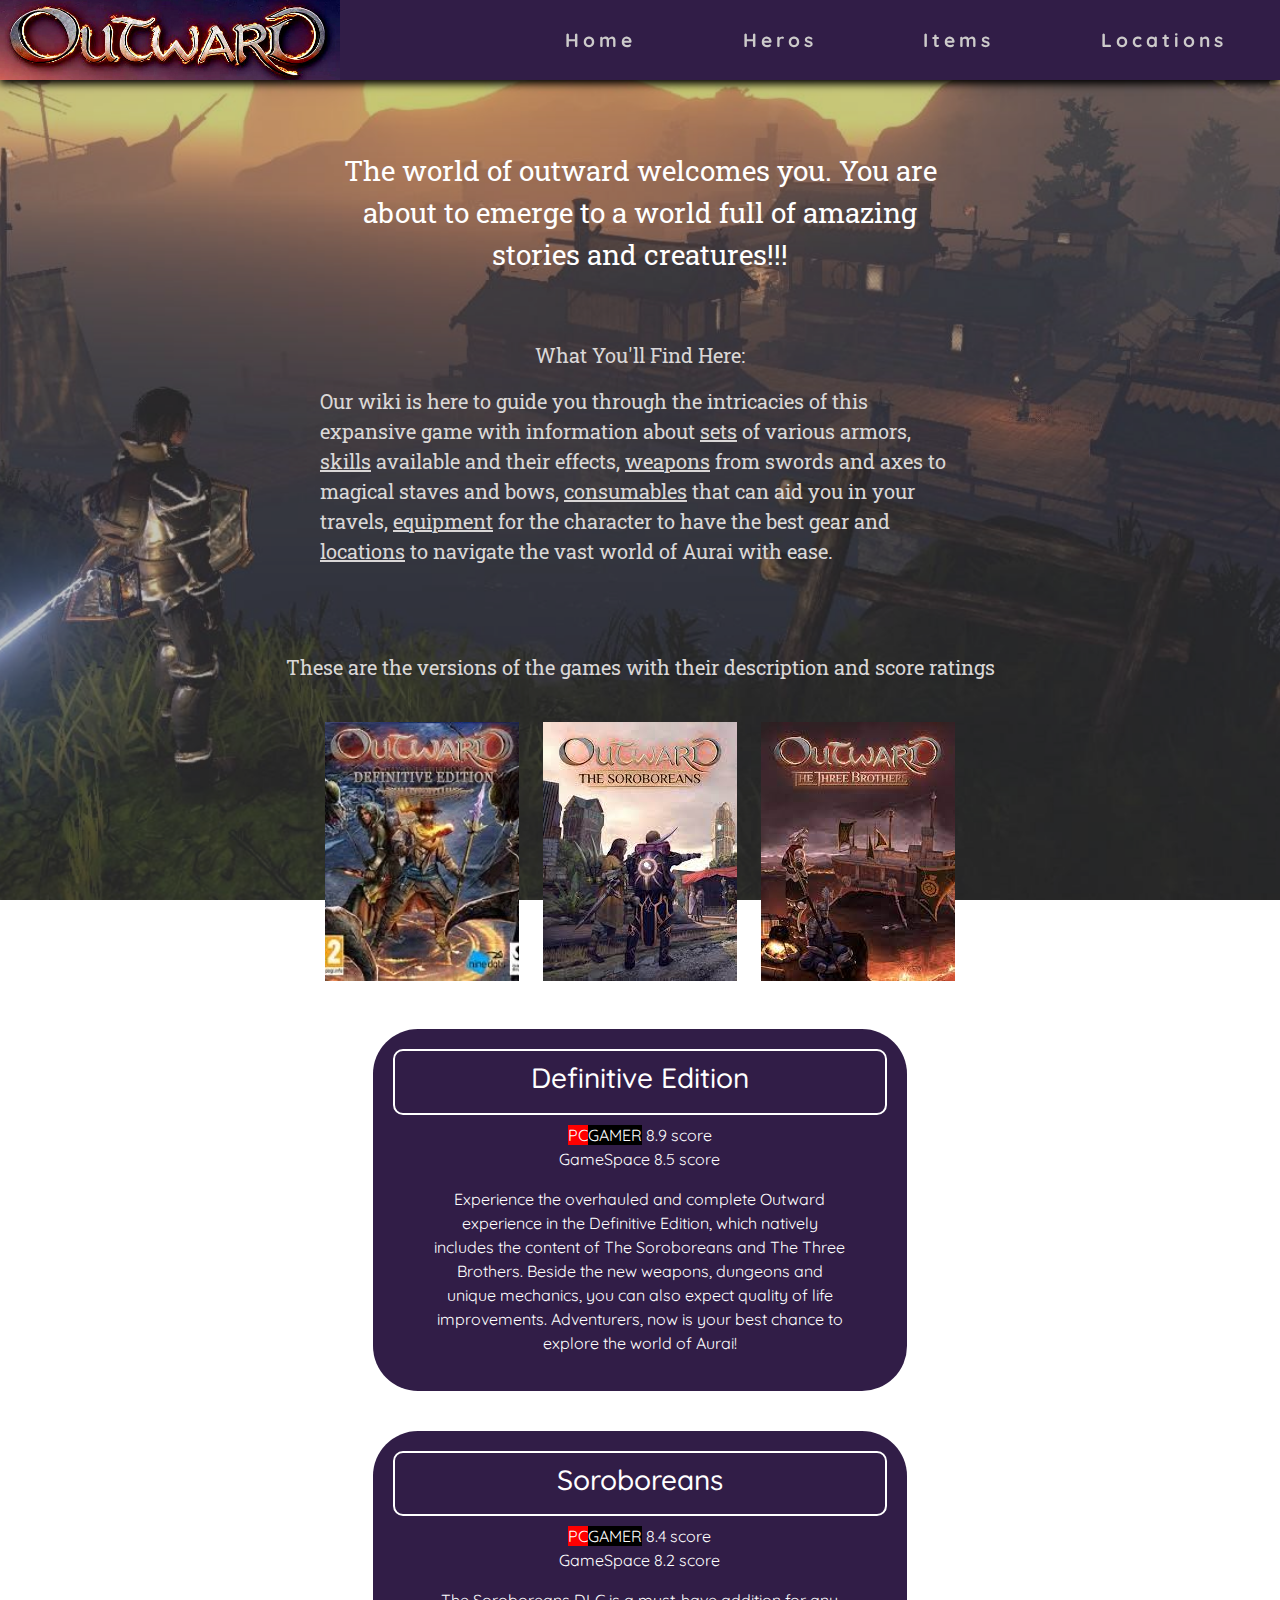
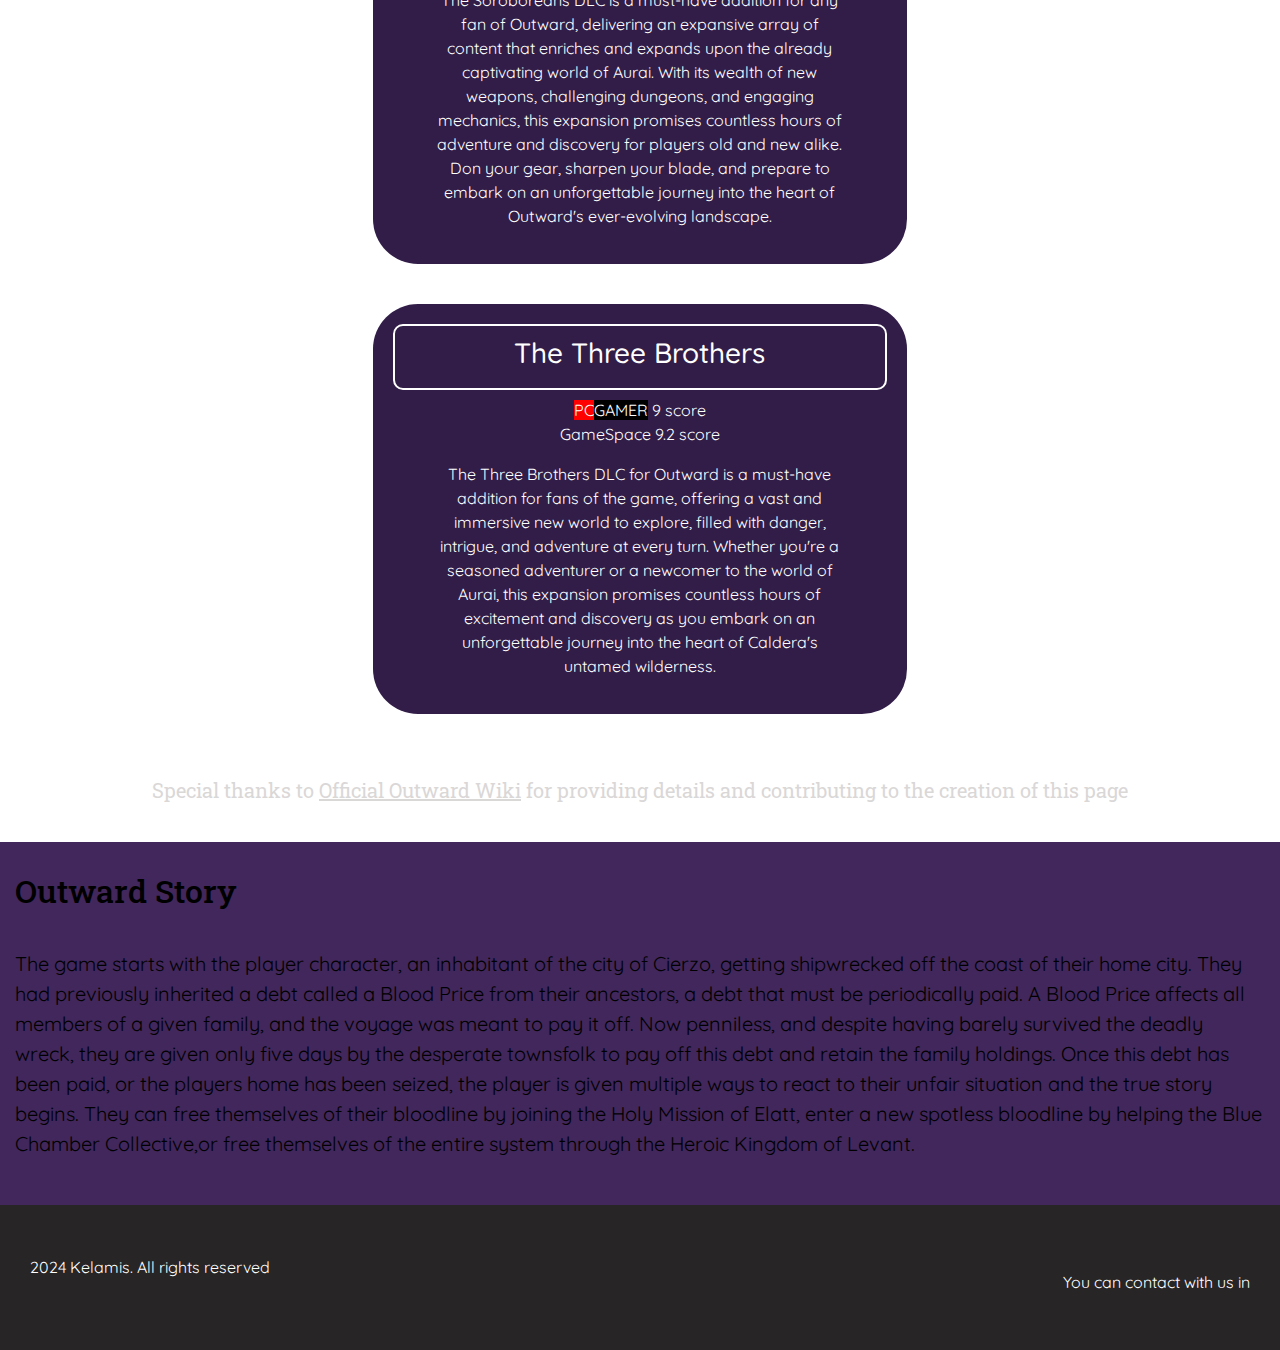
==== commit 695bd877: "final push" ====
--- a/index.html
+++ b/index.html
@@ -7,8 +7,7 @@
     <script src="index.js" defer></script>
     <link rel="stylesheet" href="https://cdn.jsdelivr.net/npm/bootstrap@5.3.3/dist/css/bootstrap.min.css">
     <link rel="stylesheet" href="index.css">
-    <link rel="stylesheet" href="./fontawesome/css/all.css">
-    <link rel="stylesheet" href="https://cdn.datatables.net/2.0.6/css/dataTables.dataTables.css">
+    <link rel="stylesheet" href="https://cdnjs.cloudflare.com/ajax/libs/font-awesome/6.5.2/css/all.min.css" integrity="sha512-SnH5WK+bZxgPHs44uWIX+LLJAJ9/2PkPKZ5QiAj6Ta86w+fsb2TkcmfRyVX3pBnMFcV7oQPJkl9QevSCWr3W6A==" crossorigin="anonymous" referrerpolicy="no-referrer" />    <link rel="stylesheet" href="https://cdn.datatables.net/2.0.6/css/dataTables.dataTables.css">
     <script src="https://cdn.datatables.net/2.0.6/js/dataTables.js"></script>
 
     <title>Outward Wikipedia</title>
@@ -219,7 +218,7 @@
             voyage was meant to pay it off. Now penniless, and despite
             having barely survived the deadly wreck, they are given only
             five days by the desperate townsfolk to pay off this debt
-            and retain the family holdings.[1] Once this debt has been
+            and retain the family holdings. Once this debt has been
             paid, or the players home has been seized, the player is
             given multiple ways to react to their unfair situation
             and the true story begins. They can free themselves of
@@ -238,11 +237,11 @@
         <i class="fa-regular fa-copyright"></i></i>2024 Kelamis. All rights reserved
       </div>
       <div class="social-apps">You can contact with us in
-        <a href="https://x.com/" target="_blank">
+        <a href="https://x.com/" style="text-decoration: none;" target="_blank">
           <i class="fa-brands fa-twitter"></i>
         </a>
-        <a href="https://www.facebook.com/" target="_blank">
-            <i class="fa-brands fa-square-facebook"></i>
+        <a href="https://www.facebook.com/" style="text-decoration: none;" target="_blank">
+            <i class="fa-brands fa-square-facebook" ></i>
         </a>
       </div>
     </div>
